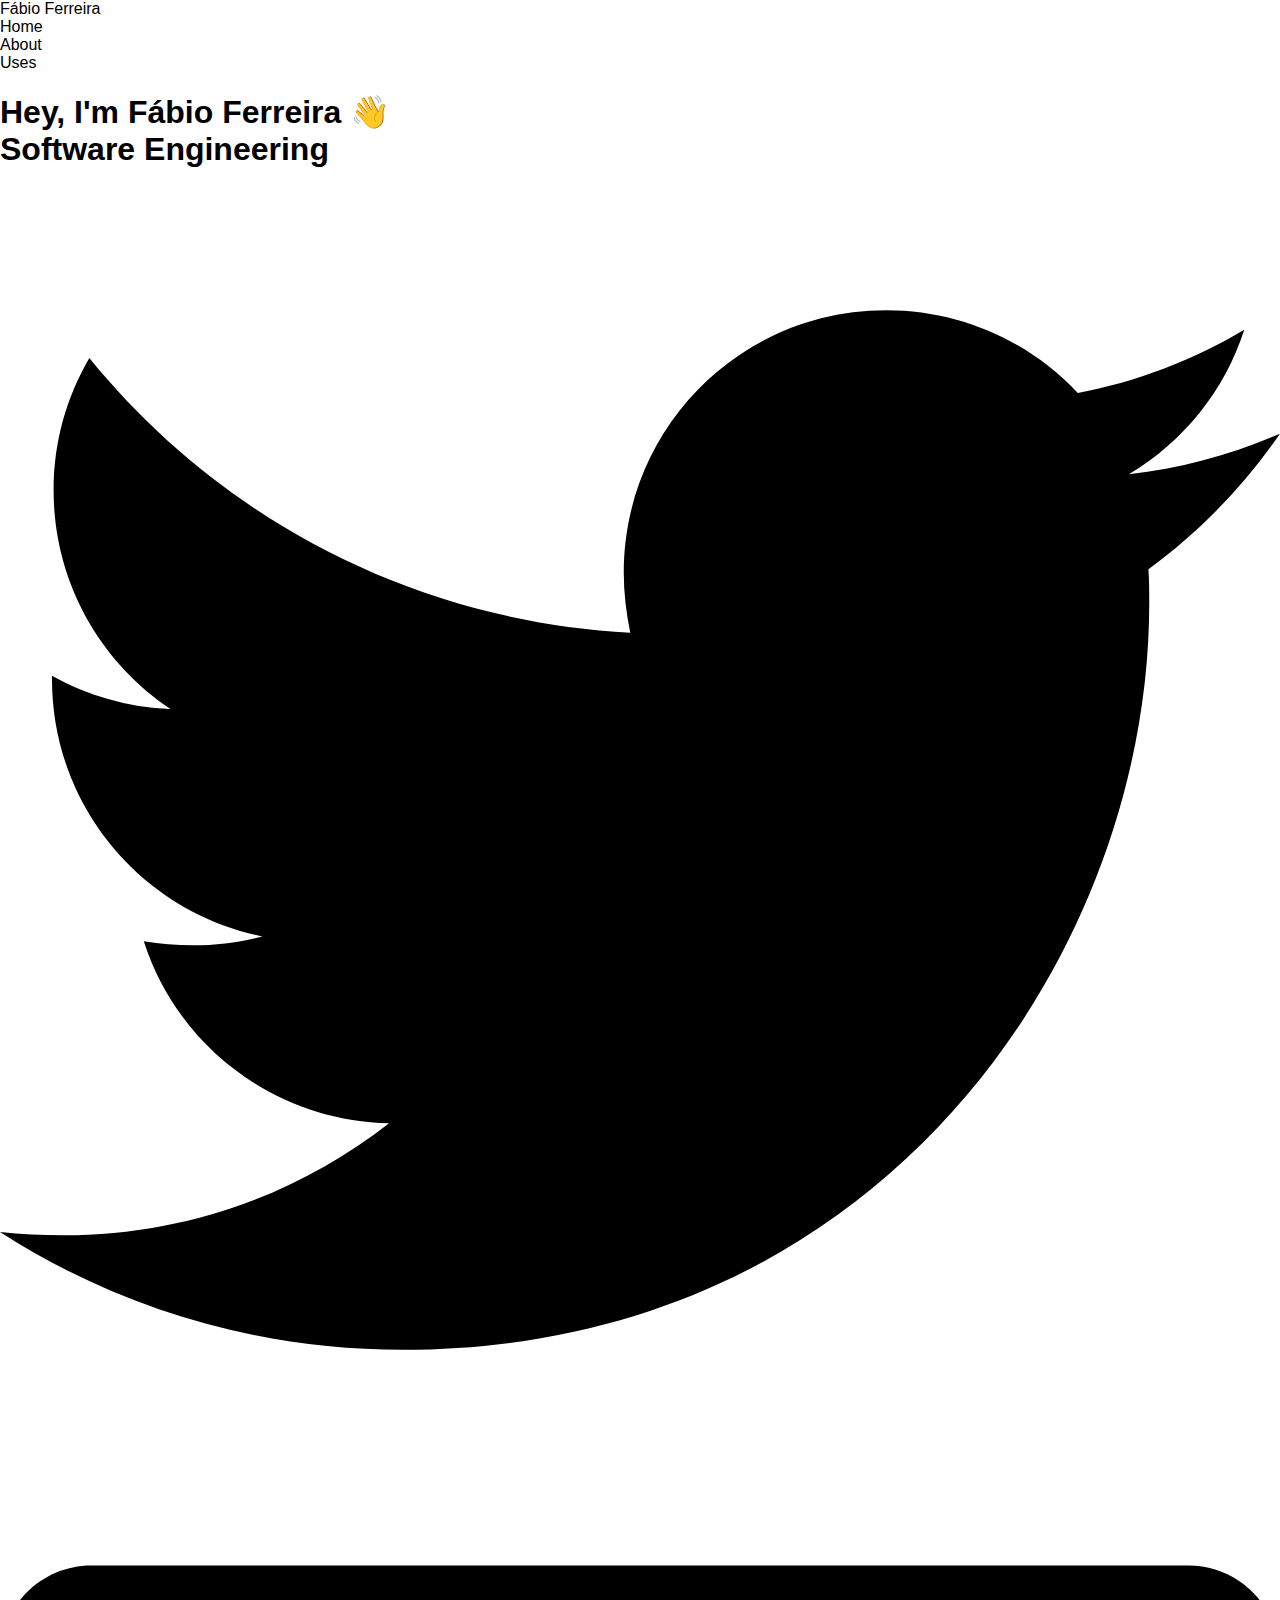
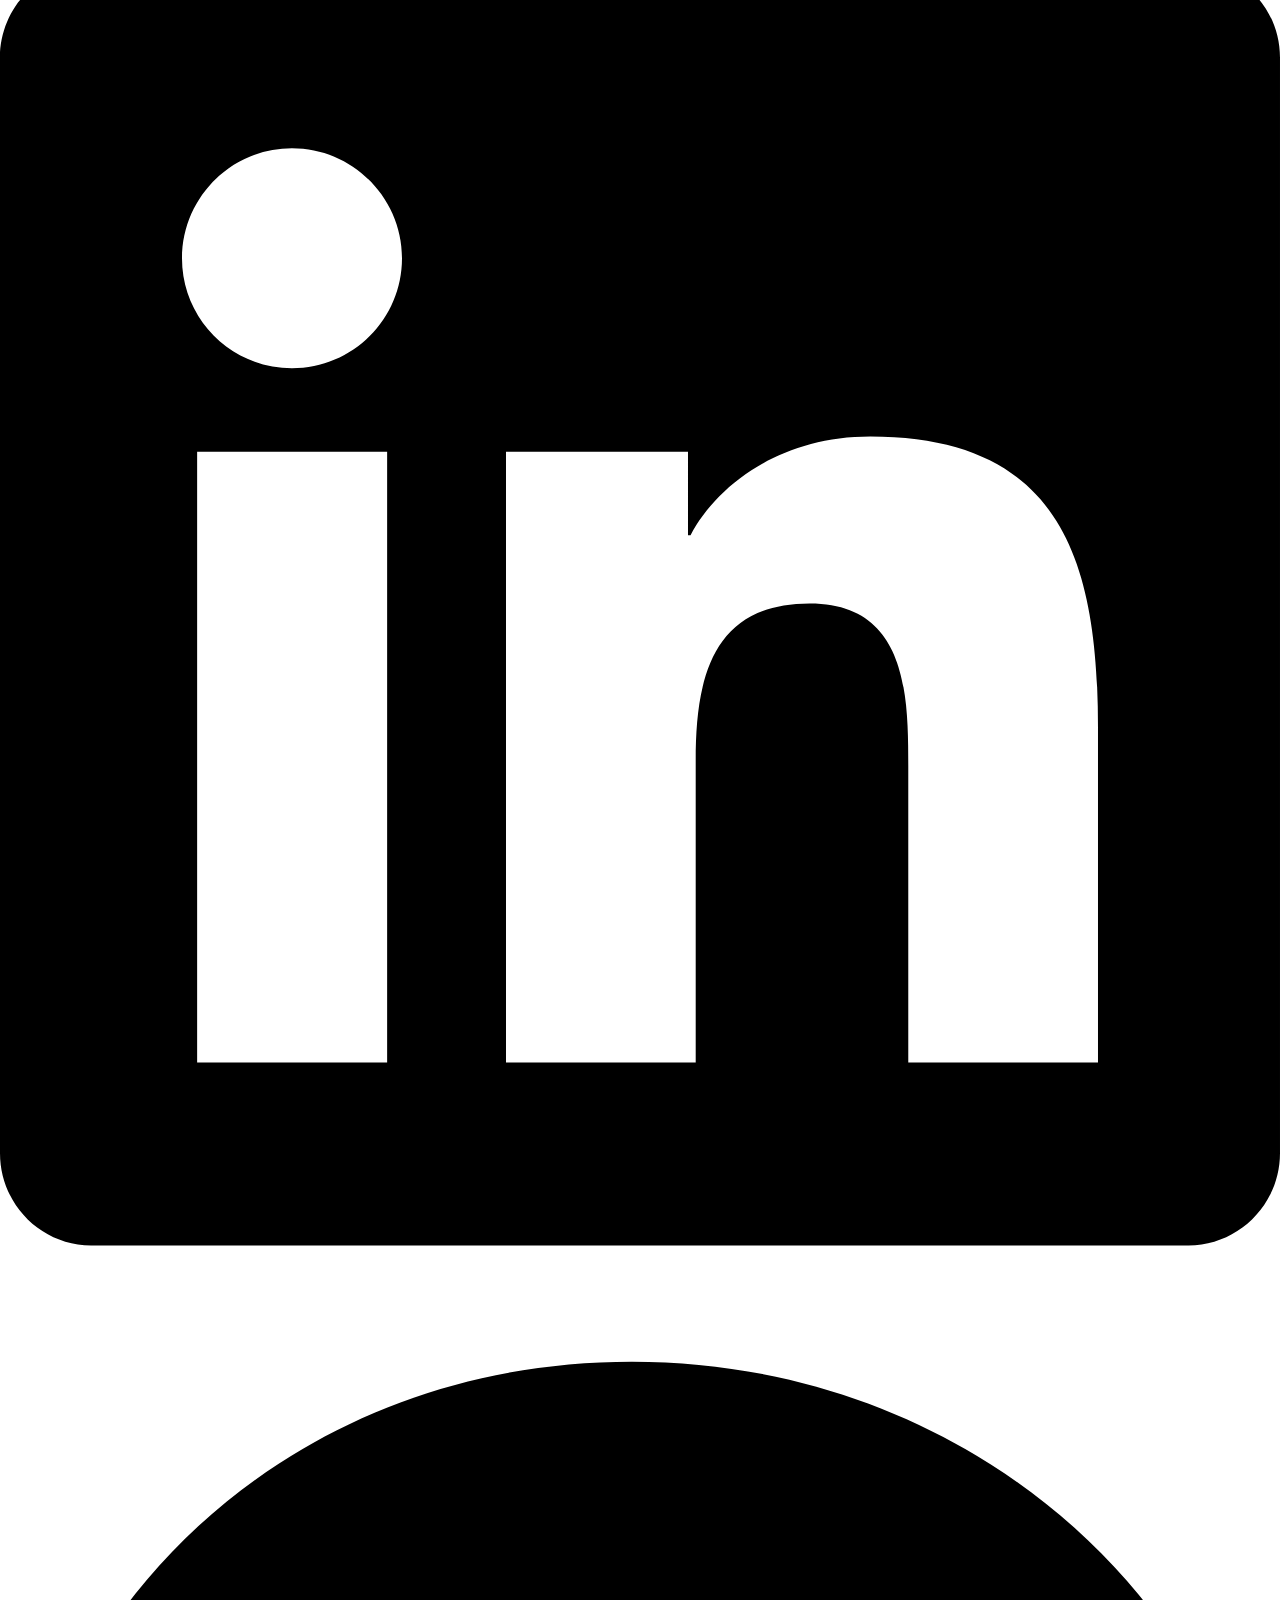
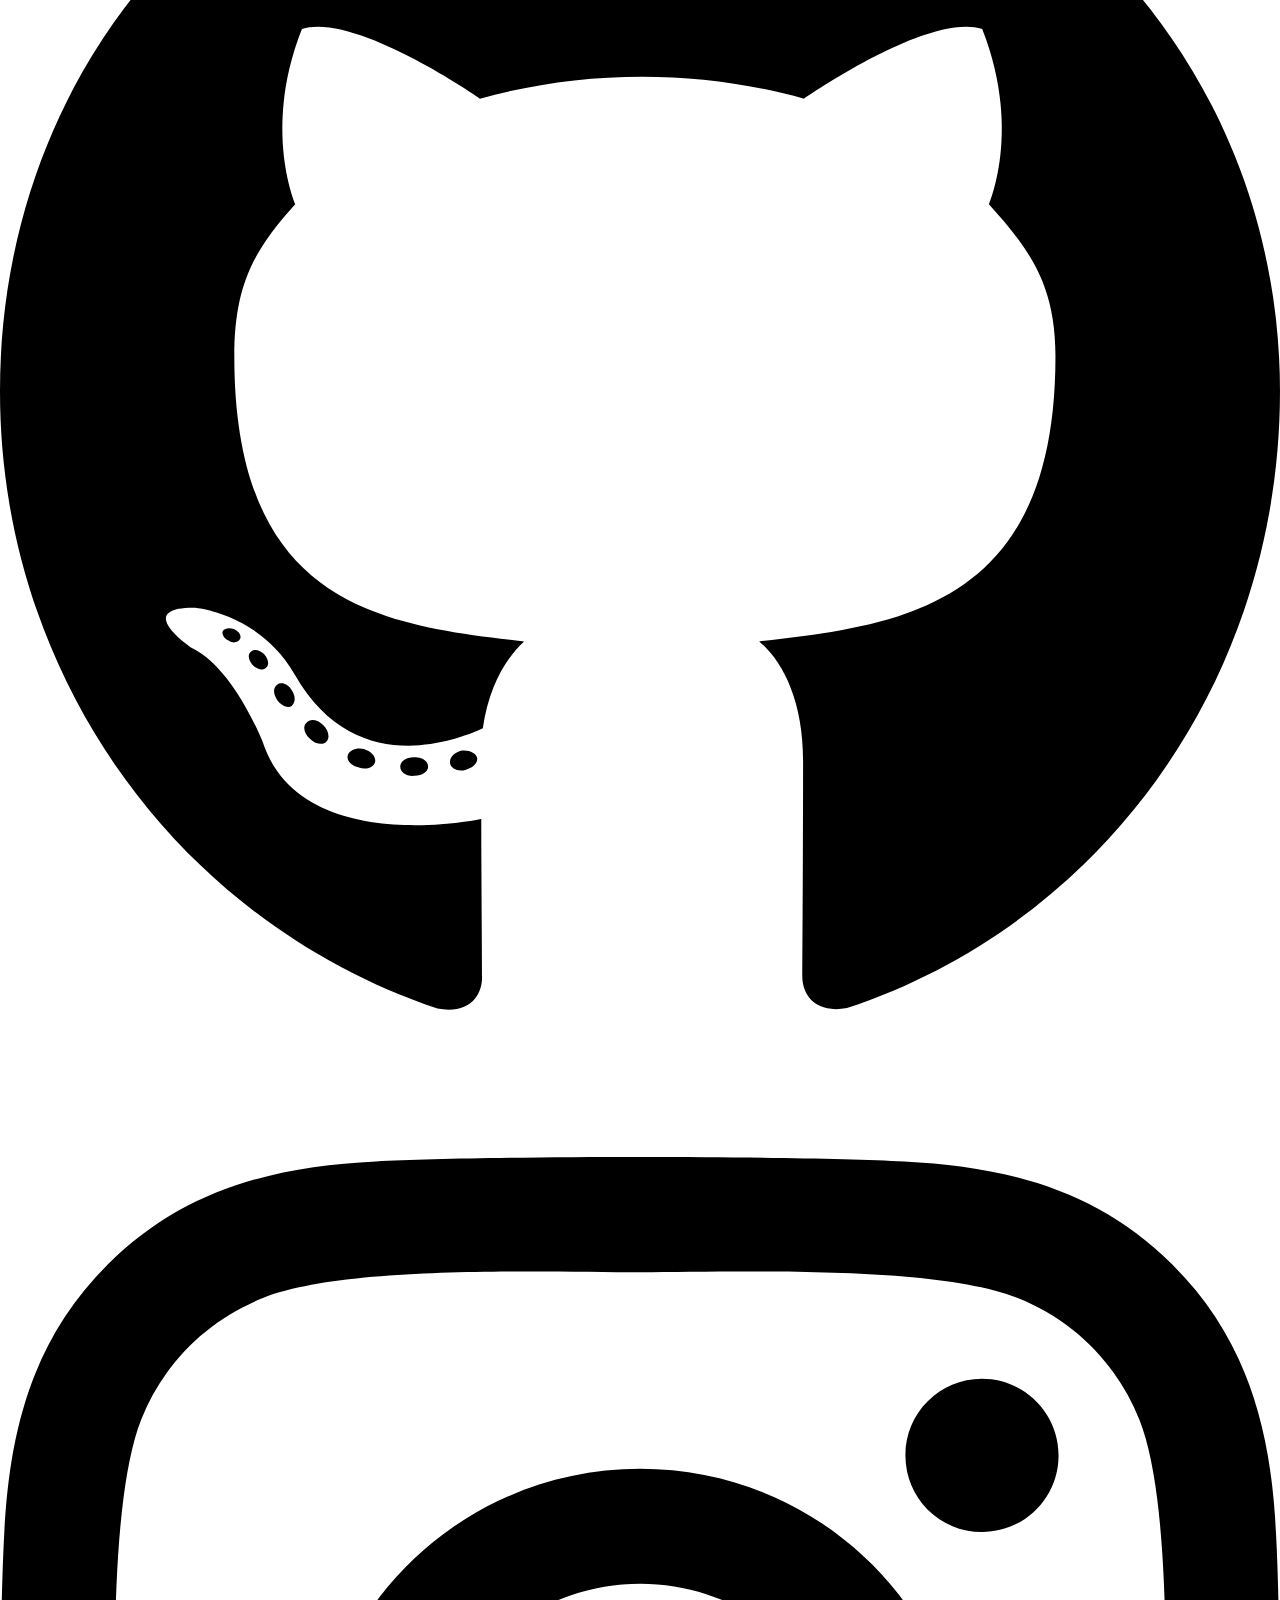
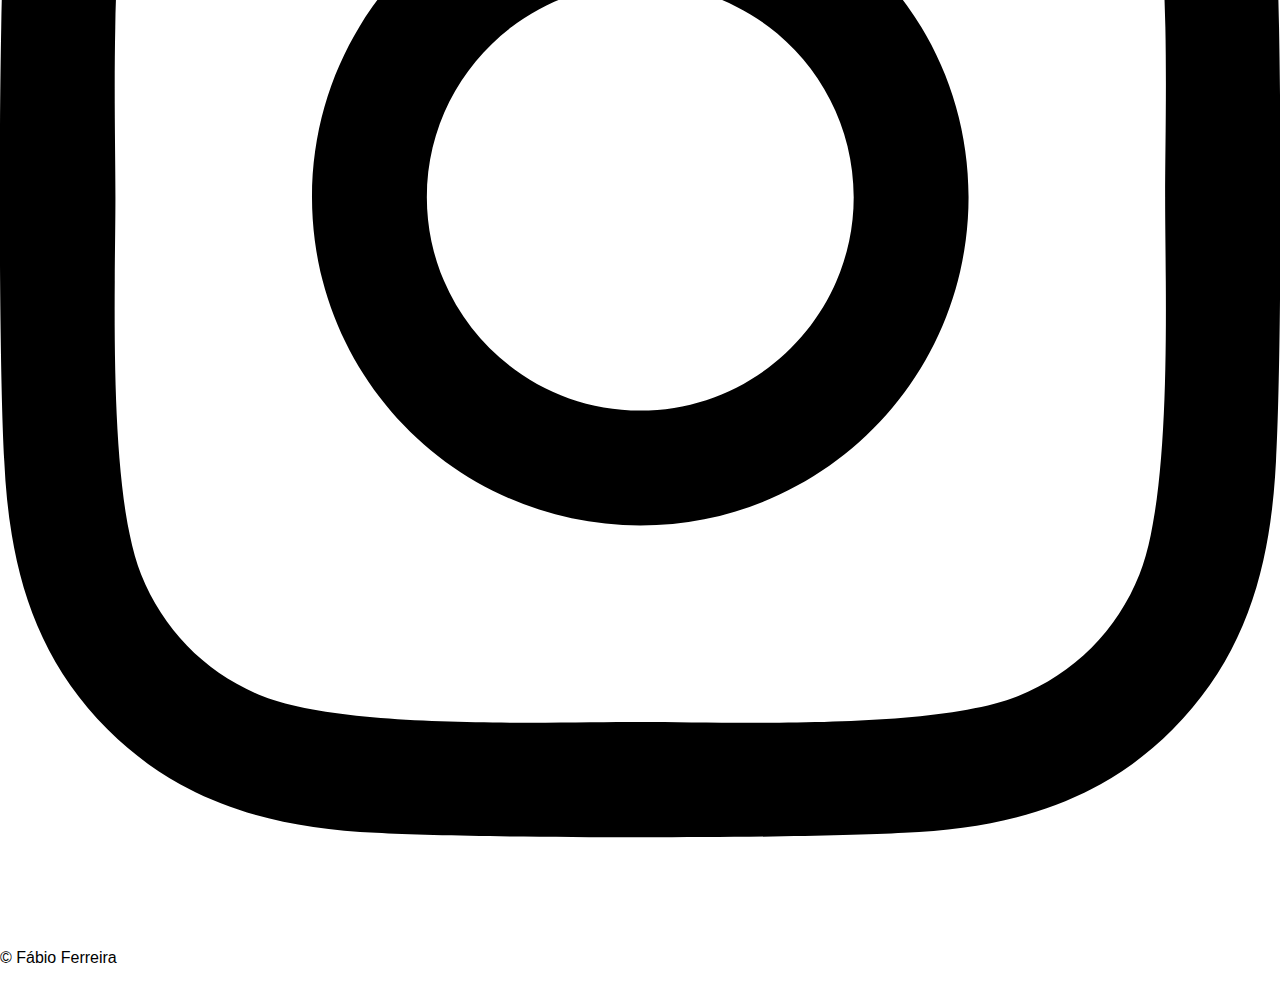
==== index.html @ 2fa7593d "first test" ====
<!DOCTYPE html>
<html>
<!--
-->

<head>
    <link rel="preconnect" href="../fonts.googleapis.com/file_6dd671d2.pwc">
    <link rel="preconnect" href="../fonts.gstatic.com/file_5481513d.pwc">
    <link rel="icon" href="./ddf2e42e__favicon.png">
    <link rel="preconnect" href="../fonts.gstatic.com/file_5481513d.pwc">
    <meta name="viewport" content="width=device-width">
    <meta charset="utf-8">
    <title>Fábio Ferreira | Software Engineering</title>
    <meta name="description" content="Software Engineering based in Leigh-on-Sea, Essex.">
    <meta name="next-head-count" content="4">
    <link rel="preload" href="style.css" as="style">
    <link rel="stylesheet" href="style.css" data-n-g=""><noscript data-n-css=""></noscript>
    <style data-href="https://fonts.googleapis.com/css2?family=Open+Sans:wght@400;700&amp;display=swap">
        @font-face {
            font-family: 'Open Sans';
            font-style: normal;
            font-weight: 400;
            font-stretch: normal;
            font-display: swap;
            src: url(../fonts.gstatic.com/s/opensans/v27/3c92f4b6__memSYaGs126MiZpBA-UvWbX2vVnXBbObj2OVZyOOSr4dVJWUgsjZ0C4k.woff) format('woff')
        }
        
        @font-face {
            font-family: 'Open Sans';
            font-style: normal;
            font-weight: 700;
            font-stretch: normal;
            font-display: swap;
            src: url(../fonts.gstatic.com/s/opensans/v27/463d234e__memSYaGs126MiZpBA-UvWbX2vVnXBbObj2OVZyOOSr4dVJWUgsg-1y4k.woff) format('woff')
        }
        
        @font-face {
            font-family: 'Open Sans';
            font-style: normal;
            font-weight: 400;
            font-stretch: 100%;
            font-display: swap;
            src: url(../fonts.gstatic.com/s/opensans/v27/488cca4a__memvYaGs126MiZpBA-UvWbX2vVnXBbObj2OVTSKmu0SC55K5gw.woff2) format('woff2');
            unicode-range: U+0460-052F, U+1C80-1C88, U+20B4, U+2DE0-2DFF, U+A640-A69F, U+FE2E-FE2F
        }
        
        @font-face {
            font-family: 'Open Sans';
            font-style: normal;
            font-weight: 400;
            font-stretch: 100%;
            font-display: swap;
            src: url(../fonts.gstatic.com/s/opensans/v27/758d02d5__memvYaGs126MiZpBA-UvWbX2vVnXBbObj2OVTSumu0SC55K5gw.woff2) format('woff2');
            unicode-range: U+0400-045F, U+0490-0491, U+04B0-04B1, U+2116
        }
        
        @font-face {
            font-family: 'Open Sans';
            font-style: normal;
            font-weight: 400;
            font-stretch: 100%;
            font-display: swap;
            src: url(../fonts.gstatic.com/s/opensans/v27/ae7f8a97__memvYaGs126MiZpBA-UvWbX2vVnXBbObj2OVTSOmu0SC55K5gw.woff2) format('woff2');
            unicode-range: U+1F00-1FFF
        }
        
        @font-face {
            font-family: 'Open Sans';
            font-style: normal;
            font-weight: 400;
            font-stretch: 100%;
            font-display: swap;
            src: url(../fonts.gstatic.com/s/opensans/v27/4864b467__memvYaGs126MiZpBA-UvWbX2vVnXBbObj2OVTSymu0SC55K5gw.woff2) format('woff2');
            unicode-range: U+0370-03FF
        }
        
        @font-face {
            font-family: 'Open Sans';
            font-style: normal;
            font-weight: 400;
            font-stretch: 100%;
            font-display: swap;
            src: url(../fonts.gstatic.com/s/opensans/v27/02e046f9__memvYaGs126MiZpBA-UvWbX2vVnXBbObj2OVTS2mu0SC55K5gw.woff2) format('woff2');
            unicode-range: U+0590-05FF, U+20AA, U+25CC, U+FB1D-FB4F
        }
        
        @font-face {
            font-family: 'Open Sans';
            font-style: normal;
            font-weight: 400;
            font-stretch: 100%;
            font-display: swap;
            src: url(../fonts.gstatic.com/s/opensans/v27/467d6d50__memvYaGs126MiZpBA-UvWbX2vVnXBbObj2OVTSCmu0SC55K5gw.woff2) format('woff2');
            unicode-range: U+0102-0103, U+0110-0111, U+0128-0129, U+0168-0169, U+01A0-01A1, U+01AF-01B0, U+1EA0-1EF9, U+20AB
        }
        
        @font-face {
            font-family: 'Open Sans';
            font-style: normal;
            font-weight: 400;
            font-stretch: 100%;
            font-display: swap;
            src: url(../fonts.gstatic.com/s/opensans/v27/6b31302a__memvYaGs126MiZpBA-UvWbX2vVnXBbObj2OVTSGmu0SC55K5gw.woff2) format('woff2');
            unicode-range: U+0100-024F, U+0259, U+1E00-1EFF, U+2020, U+20A0-20AB, U+20AD-20CF, U+2113, U+2C60-2C7F, U+A720-A7FF
        }
        
        @font-face {
            font-family: 'Open Sans';
            font-style: normal;
            font-weight: 400;
            font-stretch: 100%;
            font-display: swap;
            src: url(../fonts.gstatic.com/s/opensans/v27/428fa625__memvYaGs126MiZpBA-UvWbX2vVnXBbObj2OVTS-mu0SC55I.woff2) format('woff2');
            unicode-range: U+0000-00FF, U+0131, U+0152-0153, U+02BB-02BC, U+02C6, U+02DA, U+02DC, U+2000-206F, U+2074, U+20AC, U+2122, U+2191, U+2193, U+2212, U+2215, U+FEFF, U+FFFD
        }
        
        @font-face {
            font-family: 'Open Sans';
            font-style: normal;
            font-weight: 700;
            font-stretch: 100%;
            font-display: swap;
            src: url(../fonts.gstatic.com/s/opensans/v27/488cca4a__memvYaGs126MiZpBA-UvWbX2vVnXBbObj2OVTSKmu0SC55K5gw.woff2) format('woff2');
            unicode-range: U+0460-052F, U+1C80-1C88, U+20B4, U+2DE0-2DFF, U+A640-A69F, U+FE2E-FE2F
        }
        
        @font-face {
            font-family: 'Open Sans';
            font-style: normal;
            font-weight: 700;
            font-stretch: 100%;
            font-display: swap;
            src: url(../fonts.gstatic.com/s/opensans/v27/758d02d5__memvYaGs126MiZpBA-UvWbX2vVnXBbObj2OVTSumu0SC55K5gw.woff2) format('woff2');
            unicode-range: U+0400-045F, U+0490-0491, U+04B0-04B1, U+2116
        }
        
        @font-face {
            font-family: 'Open Sans';
            font-style: normal;
            font-weight: 700;
            font-stretch: 100%;
            font-display: swap;
            src: url(../fonts.gstatic.com/s/opensans/v27/ae7f8a97__memvYaGs126MiZpBA-UvWbX2vVnXBbObj2OVTSOmu0SC55K5gw.woff2) format('woff2');
            unicode-range: U+1F00-1FFF
        }
        
        @font-face {
            font-family: 'Open Sans';
            font-style: normal;
            font-weight: 700;
            font-stretch: 100%;
            font-display: swap;
            src: url(../fonts.gstatic.com/s/opensans/v27/4864b467__memvYaGs126MiZpBA-UvWbX2vVnXBbObj2OVTSymu0SC55K5gw.woff2) format('woff2');
            unicode-range: U+0370-03FF
        }
        
        @font-face {
            font-family: 'Open Sans';
            font-style: normal;
            font-weight: 700;
            font-stretch: 100%;
            font-display: swap;
            src: url(../fonts.gstatic.com/s/opensans/v27/02e046f9__memvYaGs126MiZpBA-UvWbX2vVnXBbObj2OVTS2mu0SC55K5gw.woff2) format('woff2');
            unicode-range: U+0590-05FF, U+20AA, U+25CC, U+FB1D-FB4F
        }
        
        @font-face {
            font-family: 'Open Sans';
            font-style: normal;
            font-weight: 700;
            font-stretch: 100%;
            font-display: swap;
            src: url(../fonts.gstatic.com/s/opensans/v27/467d6d50__memvYaGs126MiZpBA-UvWbX2vVnXBbObj2OVTSCmu0SC55K5gw.woff2) format('woff2');
            unicode-range: U+0102-0103, U+0110-0111, U+0128-0129, U+0168-0169, U+01A0-01A1, U+01AF-01B0, U+1EA0-1EF9, U+20AB
        }
        
        @font-face {
            font-family: 'Open Sans';
            font-style: normal;
            font-weight: 700;
            font-stretch: 100%;
            font-display: swap;
            src: url(../fonts.gstatic.com/s/opensans/v27/6b31302a__memvYaGs126MiZpBA-UvWbX2vVnXBbObj2OVTSGmu0SC55K5gw.woff2) format('woff2');
            unicode-range: U+0100-024F, U+0259, U+1E00-1EFF, U+2020, U+20A0-20AB, U+20AD-20CF, U+2113, U+2C60-2C7F, U+A720-A7FF
        }
        
        @font-face {
            font-family: 'Open Sans';
            font-style: normal;
            font-weight: 700;
            font-stretch: 100%;
            font-display: swap;
            src: url(../fonts.gstatic.com/s/opensans/v27/428fa625__memvYaGs126MiZpBA-UvWbX2vVnXBbObj2OVTS-mu0SC55I.woff2) format('woff2');
            unicode-range: U+0000-00FF, U+0131, U+0152-0153, U+02BB-02BC, U+02C6, U+02DA, U+02DC, U+2000-206F, U+2074, U+20AC, U+2122, U+2191, U+2193, U+2212, U+2215, U+FEFF, U+FFFD
        }
    </style>
</head>

<body>
    <div id="__next">
        <header>
            <div class="styles__Container-sc-ngmuu5-0 fJpGsb">
                <div class="Header__HeaderWrapper-sc-tvb7vj-0 fqBImC">
                    <div class="Header__Logo-sc-tvb7vj-2 lbWefD"><a href="/">Fábio Ferreira</a></div>
                    <nav class="Header__Nav-sc-tvb7vj-1 eqLSTX">
                        <div class="Header__DesktopLinkStyle-sc-tvb7vj-5 bRmNxO"><a href="/">Home</a></div>
                        <div class="Header__DesktopLinkStyle-sc-tvb7vj-5"><a href="./42d4a960__about.html">About</a>
                        </div>
                        <div class="Header__DesktopLinkStyle-sc-tvb7vj-5"><a href="./228ff43b__uses.html">Uses</a></div>
                    </nav>
                </div>
            </div>
        </header>
        <main>
            <div class="styles__Container-sc-ngmuu5-0 fJpGsb">
                <h1>Hey, I'm Fábio Ferreira &#128075;<br>Software Engineering</h1>
            </div>
        </main>
        <footer class="Footer__FooterStyle-sc-1v8m2ld-0 WFhYO">
            <div class="styles__Container-sc-ngmuu5-0 fJpGsb">
                <div class="Footer__SocialContainer-sc-1v8m2ld-1 cpkcjW"><a href="../twitter.com/0da8fb34__aarondunphy.html" target="_blank" rel="noreferrer"><svg
                            aria-hidden="true" focusable="false" data-prefix="fab" data-icon="twitter"
                            class="svg-inline--fa fa-twitter fa-w-16 " role="img" xmlns="http://www.w3.org/2000/svg"
                            viewbox="0 0 512 512">
                            <path fill="currentColor"
                                d="M459.37 151.716c.325 4.548.325 9.097.325 13.645 0 138.72-105.583 298.558-298.558 298.558-59.452 0-114.68-17.219-161.137-47.106 8.447.974 16.568 1.299 25.34 1.299 49.055 0 94.213-16.568 130.274-44.832-46.132-.975-84.792-31.188-98.112-72.772 6.498.974 12.995 1.624 19.818 1.624 9.421 0 18.843-1.3 27.614-3.573-48.081-9.747-84.143-51.98-84.143-102.985v-1.299c13.969 7.797 30.214 12.67 47.431 13.319-28.264-18.843-46.781-51.005-46.781-87.391 0-19.492 5.197-37.36 14.294-52.954 51.655 63.675 129.3 105.258 216.365 109.807-1.624-7.797-2.599-15.918-2.599-24.04 0-57.828 46.782-104.934 104.934-104.934 30.213 0 57.502 12.67 76.67 33.137 23.715-4.548 46.456-13.32 66.599-25.34-7.798 24.366-24.366 44.833-46.132 57.827 21.117-2.273 41.584-8.122 60.426-16.243-14.292 20.791-32.161 39.308-52.628 54.253z">
                            </path>
                        </svg></a><a href="../linkedin.com/in/be64f0d6__aarondunphy.html" target="_blank" rel="noreferrer"><svg aria-hidden="true" focusable="false" data-prefix="fab"
                            data-icon="linkedin" class="svg-inline--fa fa-linkedin fa-w-14 " role="img"
                            xmlns="http://www.w3.org/2000/svg" viewbox="0 0 448 512">
                            <path fill="currentColor"
                                d="M416 32H31.9C14.3 32 0 46.5 0 64.3v383.4C0 465.5 14.3 480 31.9 480H416c17.6 0 32-14.5 32-32.3V64.3c0-17.8-14.4-32.3-32-32.3zM135.4 416H69V202.2h66.5V416zm-33.2-243c-21.3 0-38.5-17.3-38.5-38.5S80.9 96 102.2 96c21.2 0 38.5 17.3 38.5 38.5 0 21.3-17.2 38.5-38.5 38.5zm282.1 243h-66.4V312c0-24.8-.5-56.7-34.5-56.7-34.6 0-39.9 27-39.9 54.9V416h-66.4V202.2h63.7v29.2h.9c8.9-16.8 30.6-34.5 62.9-34.5 67.2 0 79.7 44.3 79.7 101.9V416z">
                            </path>
                        </svg></a><a href="../github.com/9e1a4d53__aarondunphy.html" target="_blank" rel="noreferrer"><svg aria-hidden="true" focusable="false" data-prefix="fab" data-icon="github"
                            class="svg-inline--fa fa-github fa-w-16 " role="img" xmlns="http://www.w3.org/2000/svg"
                            viewbox="0 0 496 512">
                            <path fill="currentColor"
                                d="M165.9 397.4c0 2-2.3 3.6-5.2 3.6-3.3.3-5.6-1.3-5.6-3.6 0-2 2.3-3.6 5.2-3.6 3-.3 5.6 1.3 5.6 3.6zm-31.1-4.5c-.7 2 1.3 4.3 4.3 4.9 2.6 1 5.6 0 6.2-2s-1.3-4.3-4.3-5.2c-2.6-.7-5.5.3-6.2 2.3zm44.2-1.7c-2.9.7-4.9 2.6-4.6 4.9.3 2 2.9 3.3 5.9 2.6 2.9-.7 4.9-2.6 4.6-4.6-.3-1.9-3-3.2-5.9-2.9zM244.8 8C106.1 8 0 113.3 0 252c0 110.9 69.8 205.8 169.5 239.2 12.8 2.3 17.3-5.6 17.3-12.1 0-6.2-.3-40.4-.3-61.4 0 0-70 15-84.7-29.8 0 0-11.4-29.1-27.8-36.6 0 0-22.9-15.7 1.6-15.4 0 0 24.9 2 38.6 25.8 21.9 38.6 58.6 27.5 72.9 20.9 2.3-16 8.8-27.1 16-33.7-55.9-6.2-112.3-14.3-112.3-110.5 0-27.5 7.6-41.3 23.6-58.9-2.6-6.5-11.1-33.3 2.6-67.9 20.9-6.5 69 27 69 27 20-5.6 41.5-8.5 62.8-8.5s42.8 2.9 62.8 8.5c0 0 48.1-33.6 69-27 13.7 34.7 5.2 61.4 2.6 67.9 16 17.7 25.8 31.5 25.8 58.9 0 96.5-58.9 104.2-114.8 110.5 9.2 7.9 17 22.9 17 46.4 0 33.7-.3 75.4-.3 83.6 0 6.5 4.6 14.4 17.3 12.1C428.2 457.8 496 362.9 496 252 496 113.3 383.5 8 244.8 8zM97.2 352.9c-1.3 1-1 3.3.7 5.2 1.6 1.6 3.9 2.3 5.2 1 1.3-1 1-3.3-.7-5.2-1.6-1.6-3.9-2.3-5.2-1zm-10.8-8.1c-.7 1.3.3 2.9 2.3 3.9 1.6 1 3.6.7 4.3-.7.7-1.3-.3-2.9-2.3-3.9-2-.6-3.6-.3-4.3.7zm32.4 35.6c-1.6 1.3-1 4.3 1.3 6.2 2.3 2.3 5.2 2.6 6.5 1 1.3-1.3.7-4.3-1.3-6.2-2.2-2.3-5.2-2.6-6.5-1zm-11.4-14.7c-1.6 1-1.6 3.6 0 5.9 1.6 2.3 4.3 3.3 5.6 2.3 1.6-1.3 1.6-3.9 0-6.2-1.4-2.3-4-3.3-5.6-2z">
                            </path>
                        </svg></a><a href="../instagram.com/ef618b62__aarondunphy.html" target="_blank" rel="noreferrer"><svg aria-hidden="true" focusable="false" data-prefix="fab"
                            data-icon="instagram" class="svg-inline--fa fa-instagram fa-w-14 " role="img"
                            xmlns="http://www.w3.org/2000/svg" viewbox="0 0 448 512">
                            <path fill="currentColor"
                                d="M224.1 141c-63.6 0-114.9 51.3-114.9 114.9s51.3 114.9 114.9 114.9S339 319.5 339 255.9 287.7 141 224.1 141zm0 189.6c-41.1 0-74.7-33.5-74.7-74.7s33.5-74.7 74.7-74.7 74.7 33.5 74.7 74.7-33.6 74.7-74.7 74.7zm146.4-194.3c0 14.9-12 26.8-26.8 26.8-14.9 0-26.8-12-26.8-26.8s12-26.8 26.8-26.8 26.8 12 26.8 26.8zm76.1 27.2c-1.7-35.9-9.9-67.7-36.2-93.9-26.2-26.2-58-34.4-93.9-36.2-37-2.1-147.9-2.1-184.9 0-35.8 1.7-67.6 9.9-93.9 36.1s-34.4 58-36.2 93.9c-2.1 37-2.1 147.9 0 184.9 1.7 35.9 9.9 67.7 36.2 93.9s58 34.4 93.9 36.2c37 2.1 147.9 2.1 184.9 0 35.9-1.7 67.7-9.9 93.9-36.2 26.2-26.2 34.4-58 36.2-93.9 2.1-37 2.1-147.8 0-184.8zM398.8 388c-7.8 19.6-22.9 34.7-42.6 42.6-29.5 11.7-99.5 9-132.1 9s-102.7 2.6-132.1-9c-19.6-7.8-34.7-22.9-42.6-42.6-11.7-29.5-9-99.5-9-132.1s-2.6-102.7 9-132.1c7.8-19.6 22.9-34.7 42.6-42.6 29.5-11.7 99.5-9 132.1-9s102.7-2.6 132.1 9c19.6 7.8 34.7 22.9 42.6 42.6 11.7 29.5 9 99.5 9 132.1s2.7 102.7-9 132.1z">
                            </path>
                        </svg></a></div>
                <p>&#169; Fábio Ferreira</p>
            </div>
        </footer>
    </div>
    <script id="__NEXT_DATA__" type="application/json">
        {
            "props": {
                "pageProps": {}
            },
            "page": "/",
            "query": {},
            "buildId": "ydUMzQfDmn8b1fe5_C7zt",
            "nextExport": true,
            "autoExport": true,
            "isFallback": false,
            "scriptLoader": []
        }
    </script>
</body>

</html>
---- style.css ----
body,
html {
    padding: 0;
    margin: 0;
    font-family: Open Sans, sans-serif
}

a {
    color: inherit;
    text-decoration: none
}

* {
    box-sizing: border-box
}

main p {
    font-size: 18px
}

main p a {
    color: #219ad4;
    font-weight: 700
}

p a:hover {
    opacity: .7
}

::-moz-selection {
    background-color: #219ad4
}

::selection {
    background-color: #219ad4
}
---- style.css ----
body,
html {
    padding: 0;
    margin: 0;
    font-family: Open Sans, sans-serif
}

a {
    color: inherit;
    text-decoration: none
}

* {
    box-sizing: border-box
}

main p {
    font-size: 18px
}

main p a {
    color: #219ad4;
    font-weight: 700
}

p a:hover {
    opacity: .7
}

::-moz-selection {
    background-color: #219ad4
}

::selection {
    background-color: #219ad4
}
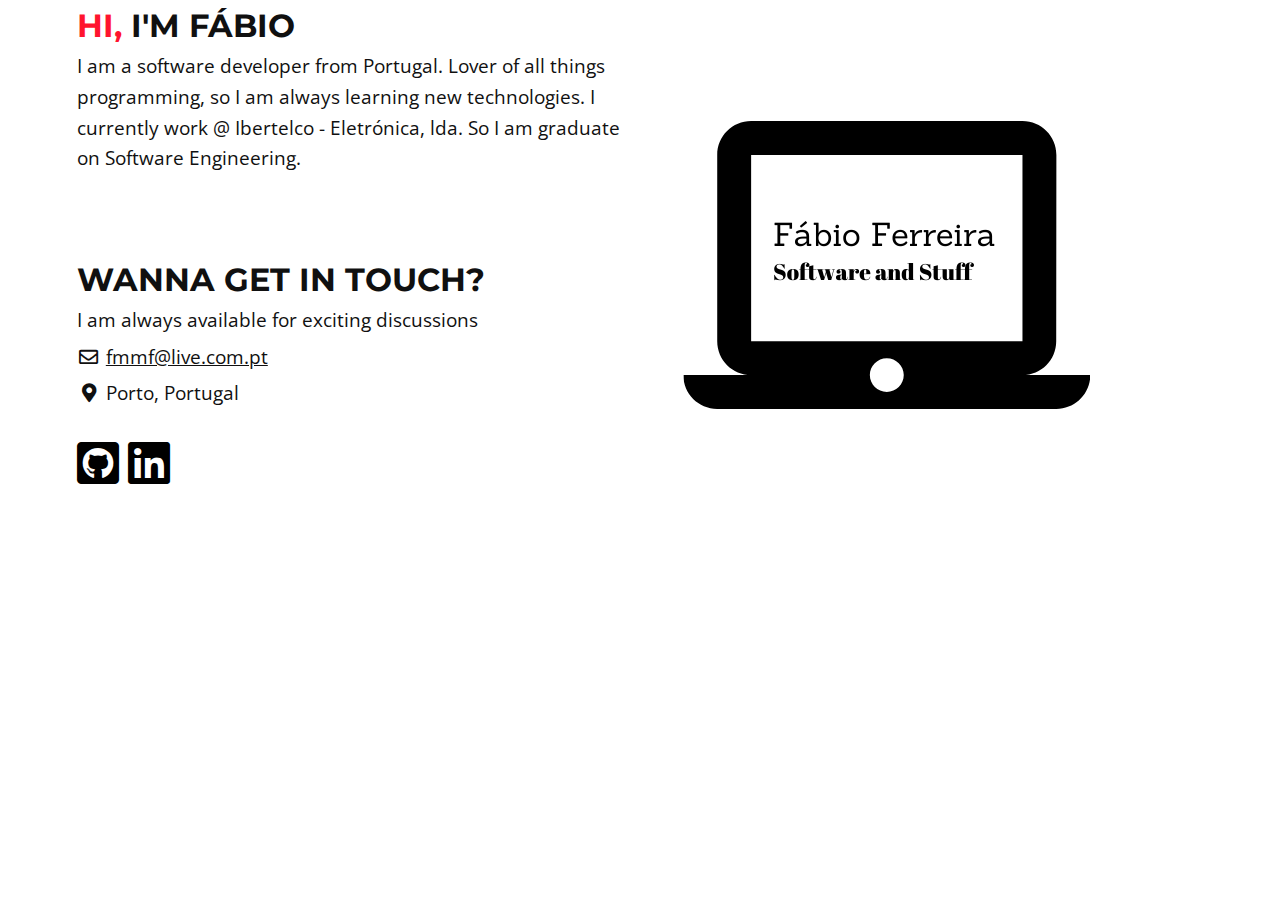
==== commit 7d0c1fcb: "updated website" ====
--- a/index.html
+++ b/index.html
@@ -1,267 +1,54 @@
-<!DOCTYPE html>
-<html>
-<!--
--->
+<!doctype html>
+<html data-n-head-ssr lang="en">
 
 <head>
-    <link rel="preconnect" href="../fonts.googleapis.com/file_6dd671d2.pwc">
-    <link rel="preconnect" href="../fonts.gstatic.com/file_5481513d.pwc">
-    <link rel="icon" href="./ddf2e42e__favicon.png">
-    <link rel="preconnect" href="../fonts.gstatic.com/file_5481513d.pwc">
-    <meta name="viewport" content="width=device-width">
-    <meta charset="utf-8">
-    <title>Fábio Ferreira | Software Engineering</title>
-    <meta name="description" content="Software Engineering based in Leigh-on-Sea, Essex.">
-    <meta name="next-head-count" content="4">
-    <link rel="preload" href="style.css" as="style">
-    <link rel="stylesheet" href="style.css" data-n-g=""><noscript data-n-css=""></noscript>
-    <style data-href="https://fonts.googleapis.com/css2?family=Open+Sans:wght@400;700&amp;display=swap">
-        @font-face {
-            font-family: 'Open Sans';
-            font-style: normal;
-            font-weight: 400;
-            font-stretch: normal;
-            font-display: swap;
-            src: url(../fonts.gstatic.com/s/opensans/v27/3c92f4b6__memSYaGs126MiZpBA-UvWbX2vVnXBbObj2OVZyOOSr4dVJWUgsjZ0C4k.woff) format('woff')
-        }
-        
-        @font-face {
-            font-family: 'Open Sans';
-            font-style: normal;
-            font-weight: 700;
-            font-stretch: normal;
-            font-display: swap;
-            src: url(../fonts.gstatic.com/s/opensans/v27/463d234e__memSYaGs126MiZpBA-UvWbX2vVnXBbObj2OVZyOOSr4dVJWUgsg-1y4k.woff) format('woff')
-        }
-        
-        @font-face {
-            font-family: 'Open Sans';
-            font-style: normal;
-            font-weight: 400;
-            font-stretch: 100%;
-            font-display: swap;
-            src: url(../fonts.gstatic.com/s/opensans/v27/488cca4a__memvYaGs126MiZpBA-UvWbX2vVnXBbObj2OVTSKmu0SC55K5gw.woff2) format('woff2');
-            unicode-range: U+0460-052F, U+1C80-1C88, U+20B4, U+2DE0-2DFF, U+A640-A69F, U+FE2E-FE2F
-        }
-        
-        @font-face {
-            font-family: 'Open Sans';
-            font-style: normal;
-            font-weight: 400;
-            font-stretch: 100%;
-            font-display: swap;
-            src: url(../fonts.gstatic.com/s/opensans/v27/758d02d5__memvYaGs126MiZpBA-UvWbX2vVnXBbObj2OVTSumu0SC55K5gw.woff2) format('woff2');
-            unicode-range: U+0400-045F, U+0490-0491, U+04B0-04B1, U+2116
-        }
-        
-        @font-face {
-            font-family: 'Open Sans';
-            font-style: normal;
-            font-weight: 400;
-            font-stretch: 100%;
-            font-display: swap;
-            src: url(../fonts.gstatic.com/s/opensans/v27/ae7f8a97__memvYaGs126MiZpBA-UvWbX2vVnXBbObj2OVTSOmu0SC55K5gw.woff2) format('woff2');
-            unicode-range: U+1F00-1FFF
-        }
-        
-        @font-face {
-            font-family: 'Open Sans';
-            font-style: normal;
-            font-weight: 400;
-            font-stretch: 100%;
-            font-display: swap;
-            src: url(../fonts.gstatic.com/s/opensans/v27/4864b467__memvYaGs126MiZpBA-UvWbX2vVnXBbObj2OVTSymu0SC55K5gw.woff2) format('woff2');
-            unicode-range: U+0370-03FF
-        }
-        
-        @font-face {
-            font-family: 'Open Sans';
-            font-style: normal;
-            font-weight: 400;
-            font-stretch: 100%;
-            font-display: swap;
-            src: url(../fonts.gstatic.com/s/opensans/v27/02e046f9__memvYaGs126MiZpBA-UvWbX2vVnXBbObj2OVTS2mu0SC55K5gw.woff2) format('woff2');
-            unicode-range: U+0590-05FF, U+20AA, U+25CC, U+FB1D-FB4F
-        }
-        
-        @font-face {
-            font-family: 'Open Sans';
-            font-style: normal;
-            font-weight: 400;
-            font-stretch: 100%;
-            font-display: swap;
-            src: url(../fonts.gstatic.com/s/opensans/v27/467d6d50__memvYaGs126MiZpBA-UvWbX2vVnXBbObj2OVTSCmu0SC55K5gw.woff2) format('woff2');
-            unicode-range: U+0102-0103, U+0110-0111, U+0128-0129, U+0168-0169, U+01A0-01A1, U+01AF-01B0, U+1EA0-1EF9, U+20AB
-        }
-        
-        @font-face {
-            font-family: 'Open Sans';
-            font-style: normal;
-            font-weight: 400;
-            font-stretch: 100%;
-            font-display: swap;
-            src: url(../fonts.gstatic.com/s/opensans/v27/6b31302a__memvYaGs126MiZpBA-UvWbX2vVnXBbObj2OVTSGmu0SC55K5gw.woff2) format('woff2');
-            unicode-range: U+0100-024F, U+0259, U+1E00-1EFF, U+2020, U+20A0-20AB, U+20AD-20CF, U+2113, U+2C60-2C7F, U+A720-A7FF
-        }
-        
-        @font-face {
-            font-family: 'Open Sans';
-            font-style: normal;
-            font-weight: 400;
-            font-stretch: 100%;
-            font-display: swap;
-            src: url(../fonts.gstatic.com/s/opensans/v27/428fa625__memvYaGs126MiZpBA-UvWbX2vVnXBbObj2OVTS-mu0SC55I.woff2) format('woff2');
-            unicode-range: U+0000-00FF, U+0131, U+0152-0153, U+02BB-02BC, U+02C6, U+02DA, U+02DC, U+2000-206F, U+2074, U+20AC, U+2122, U+2191, U+2193, U+2212, U+2215, U+FEFF, U+FFFD
-        }
-        
-        @font-face {
-            font-family: 'Open Sans';
-            font-style: normal;
-            font-weight: 700;
-            font-stretch: 100%;
-            font-display: swap;
-            src: url(../fonts.gstatic.com/s/opensans/v27/488cca4a__memvYaGs126MiZpBA-UvWbX2vVnXBbObj2OVTSKmu0SC55K5gw.woff2) format('woff2');
-            unicode-range: U+0460-052F, U+1C80-1C88, U+20B4, U+2DE0-2DFF, U+A640-A69F, U+FE2E-FE2F
-        }
-        
-        @font-face {
-            font-family: 'Open Sans';
-            font-style: normal;
-            font-weight: 700;
-            font-stretch: 100%;
-            font-display: swap;
-            src: url(../fonts.gstatic.com/s/opensans/v27/758d02d5__memvYaGs126MiZpBA-UvWbX2vVnXBbObj2OVTSumu0SC55K5gw.woff2) format('woff2');
-            unicode-range: U+0400-045F, U+0490-0491, U+04B0-04B1, U+2116
-        }
-        
-        @font-face {
-            font-family: 'Open Sans';
-            font-style: normal;
-            font-weight: 700;
-            font-stretch: 100%;
-            font-display: swap;
-            src: url(../fonts.gstatic.com/s/opensans/v27/ae7f8a97__memvYaGs126MiZpBA-UvWbX2vVnXBbObj2OVTSOmu0SC55K5gw.woff2) format('woff2');
-            unicode-range: U+1F00-1FFF
-        }
-        
-        @font-face {
-            font-family: 'Open Sans';
-            font-style: normal;
-            font-weight: 700;
-            font-stretch: 100%;
-            font-display: swap;
-            src: url(../fonts.gstatic.com/s/opensans/v27/4864b467__memvYaGs126MiZpBA-UvWbX2vVnXBbObj2OVTSymu0SC55K5gw.woff2) format('woff2');
-            unicode-range: U+0370-03FF
-        }
-        
-        @font-face {
-            font-family: 'Open Sans';
-            font-style: normal;
-            font-weight: 700;
-            font-stretch: 100%;
-            font-display: swap;
-            src: url(../fonts.gstatic.com/s/opensans/v27/02e046f9__memvYaGs126MiZpBA-UvWbX2vVnXBbObj2OVTS2mu0SC55K5gw.woff2) format('woff2');
-            unicode-range: U+0590-05FF, U+20AA, U+25CC, U+FB1D-FB4F
-        }
-        
-        @font-face {
-            font-family: 'Open Sans';
-            font-style: normal;
-            font-weight: 700;
-            font-stretch: 100%;
-            font-display: swap;
-            src: url(../fonts.gstatic.com/s/opensans/v27/467d6d50__memvYaGs126MiZpBA-UvWbX2vVnXBbObj2OVTSCmu0SC55K5gw.woff2) format('woff2');
-            unicode-range: U+0102-0103, U+0110-0111, U+0128-0129, U+0168-0169, U+01A0-01A1, U+01AF-01B0, U+1EA0-1EF9, U+20AB
-        }
-        
-        @font-face {
-            font-family: 'Open Sans';
-            font-style: normal;
-            font-weight: 700;
-            font-stretch: 100%;
-            font-display: swap;
-            src: url(../fonts.gstatic.com/s/opensans/v27/6b31302a__memvYaGs126MiZpBA-UvWbX2vVnXBbObj2OVTSGmu0SC55K5gw.woff2) format('woff2');
-            unicode-range: U+0100-024F, U+0259, U+1E00-1EFF, U+2020, U+20A0-20AB, U+20AD-20CF, U+2113, U+2C60-2C7F, U+A720-A7FF
-        }
-        
-        @font-face {
-            font-family: 'Open Sans';
-            font-style: normal;
-            font-weight: 700;
-            font-stretch: 100%;
-            font-display: swap;
-            src: url(../fonts.gstatic.com/s/opensans/v27/428fa625__memvYaGs126MiZpBA-UvWbX2vVnXBbObj2OVTS-mu0SC55I.woff2) format('woff2');
-            unicode-range: U+0000-00FF, U+0131, U+0152-0153, U+02BB-02BC, U+02C6, U+02DA, U+02DC, U+2000-206F, U+2074, U+20AC, U+2122, U+2191, U+2193, U+2212, U+2215, U+FEFF, U+FFFD
-        }
-    </style>
+    <title>Fábio Ferreira | Software Developer</title>
+    <meta name="viewport" content="width=device-width, initial-scale=1.0">
+    <link data-n-head="ssr" rel="icon" type="image/x-icon" href="/favicon.ico">
+    <link data-n-head="ssr" rel="stylesheet" href="https://cdnjs.cloudflare.com/ajax/libs/font-awesome/5.11.2/css/all.min.css">
+    <link data-n-head="ssr" rel="preconnect" href="https://fonts.googleapis.com">
+    <link data-n-head="ssr" rel="preconnect" crossorigin="" href="https://fonts.gstatic.com">
+    <link data-n-head="ssr" rel="stylesheet" href="https://fonts.googleapis.com/css2?family=Montserrat:wght@400;600;700&family=Open+Sans:wght@400&display=swap">
+    <link rel="stylesheet" href="style.css" as="text/css">
+    <link rel="icon" type="image/x-icon" href="img/favicon.png" />
 </head>
 
 <body>
-    <div id="__next">
-        <header>
-            <div class="styles__Container-sc-ngmuu5-0 fJpGsb">
-                <div class="Header__HeaderWrapper-sc-tvb7vj-0 fqBImC">
-                    <div class="Header__Logo-sc-tvb7vj-2 lbWefD"><a href="/">Fábio Ferreira</a></div>
-                    <nav class="Header__Nav-sc-tvb7vj-1 eqLSTX">
-                        <div class="Header__DesktopLinkStyle-sc-tvb7vj-5 bRmNxO"><a href="/">Home</a></div>
-                        <div class="Header__DesktopLinkStyle-sc-tvb7vj-5"><a href="./42d4a960__about.html">About</a>
-                        </div>
-                        <div class="Header__DesktopLinkStyle-sc-tvb7vj-5"><a href="./228ff43b__uses.html">Uses</a></div>
-                    </nav>
+    <div class="container">
+        <img src="img/logo.png" alt="Fábio Ferreira Logo" class="right">
+    </div>
+    <div data-server-rendered="true" id="__nuxt">
+        <div id="__layout">
+            <div>
+                <div>
+                    <section class="default-width" data-v-487fb2f3>
+                        <div class="hero-grid" data-v-487fb2f3>
+                            <div class="hero-grid-item hero-grid-text" data-v-487fb2f3>
+                                <h1 class="section-title" data-v-487fb2f3><span class="highlight-color" data-v-487fb2f3>Hi,</span> I'm Fábio
+                                </h1>
+                                <p class="subheading" data-v-4d1c020a>I am a software developer from Portugal. Lover of all things programming, so I am always learning new technologies. I currently work @ Ibertelco - Eletrónica, lda. So I am graduate on Software Engineering.
+                                </p>
+
+                            </div>
+                    </section>
+                    <section id="contact" class="default-width" data-v-4d1c020a>
+                        <div class="contact-grid" data-v-4d1c020a>
+                            <div class="contact-text" data-v-4d1c020a>
+                                <h1 class="section-title contact-title" data-v-4d1c020a>Wanna get in touch?</h1>
+                                <p class="subheading" data-v-4d1c020a>I am always available for exciting discussions</p>
+                                <div class="contact-icon" data-v-4d1c020a><span data-v-4d1c020a><i title="email icon" class="far fa-envelope fa-fw" data-v-4d1c020a></i> <a href="mailto:fmmf@live.com.pt" data-v-4d1c020a>fmmf@live.com.pt</a></span></div>
+                                <div class="contact-icon" data-v-4d1c020a><span data-v-4d1c020a><i title="location icon" class="fas fa-map-marker-alt fa-fw" data-v-4d1c020a></i>
+          Porto, Portugal
+        </span></div>
+                                <div class="social-icons social-icons" data-v-589506b2 data-v-4d1c020a><a href="https://github.com/fabi6ferreira/" rel="noreferrer noopener" target="_blank" data-v-589506b2><i title="https://github.com/fabi6ferreira/" class="fab fa-github-square fa-3x" data-v-589506b2></i></a><a href="https://www.linkedin.com/in/fabi6f/"
+                                        rel="noreferrer noopener" target="_blank" data-v-589506b2><i title="https://www.linkedin.com/in/fabi6f/" class="fab fa-linkedin fa-3x fa-fw" data-v-589506b2></i></a>
+                                </div>
+                            </div>
+                    </section>
+                    </div>
+                    </div>
                 </div>
             </div>
-        </header>
-        <main>
-            <div class="styles__Container-sc-ngmuu5-0 fJpGsb">
-                <h1>Hey, I'm Fábio Ferreira &#128075;<br>Software Engineering</h1>
-            </div>
-        </main>
-        <footer class="Footer__FooterStyle-sc-1v8m2ld-0 WFhYO">
-            <div class="styles__Container-sc-ngmuu5-0 fJpGsb">
-                <div class="Footer__SocialContainer-sc-1v8m2ld-1 cpkcjW"><a href="../twitter.com/0da8fb34__aarondunphy.html" target="_blank" rel="noreferrer"><svg
-                            aria-hidden="true" focusable="false" data-prefix="fab" data-icon="twitter"
-                            class="svg-inline--fa fa-twitter fa-w-16 " role="img" xmlns="http://www.w3.org/2000/svg"
-                            viewbox="0 0 512 512">
-                            <path fill="currentColor"
-                                d="M459.37 151.716c.325 4.548.325 9.097.325 13.645 0 138.72-105.583 298.558-298.558 298.558-59.452 0-114.68-17.219-161.137-47.106 8.447.974 16.568 1.299 25.34 1.299 49.055 0 94.213-16.568 130.274-44.832-46.132-.975-84.792-31.188-98.112-72.772 6.498.974 12.995 1.624 19.818 1.624 9.421 0 18.843-1.3 27.614-3.573-48.081-9.747-84.143-51.98-84.143-102.985v-1.299c13.969 7.797 30.214 12.67 47.431 13.319-28.264-18.843-46.781-51.005-46.781-87.391 0-19.492 5.197-37.36 14.294-52.954 51.655 63.675 129.3 105.258 216.365 109.807-1.624-7.797-2.599-15.918-2.599-24.04 0-57.828 46.782-104.934 104.934-104.934 30.213 0 57.502 12.67 76.67 33.137 23.715-4.548 46.456-13.32 66.599-25.34-7.798 24.366-24.366 44.833-46.132 57.827 21.117-2.273 41.584-8.122 60.426-16.243-14.292 20.791-32.161 39.308-52.628 54.253z">
-                            </path>
-                        </svg></a><a href="../linkedin.com/in/be64f0d6__aarondunphy.html" target="_blank" rel="noreferrer"><svg aria-hidden="true" focusable="false" data-prefix="fab"
-                            data-icon="linkedin" class="svg-inline--fa fa-linkedin fa-w-14 " role="img"
-                            xmlns="http://www.w3.org/2000/svg" viewbox="0 0 448 512">
-                            <path fill="currentColor"
-                                d="M416 32H31.9C14.3 32 0 46.5 0 64.3v383.4C0 465.5 14.3 480 31.9 480H416c17.6 0 32-14.5 32-32.3V64.3c0-17.8-14.4-32.3-32-32.3zM135.4 416H69V202.2h66.5V416zm-33.2-243c-21.3 0-38.5-17.3-38.5-38.5S80.9 96 102.2 96c21.2 0 38.5 17.3 38.5 38.5 0 21.3-17.2 38.5-38.5 38.5zm282.1 243h-66.4V312c0-24.8-.5-56.7-34.5-56.7-34.6 0-39.9 27-39.9 54.9V416h-66.4V202.2h63.7v29.2h.9c8.9-16.8 30.6-34.5 62.9-34.5 67.2 0 79.7 44.3 79.7 101.9V416z">
-                            </path>
-                        </svg></a><a href="../github.com/9e1a4d53__aarondunphy.html" target="_blank" rel="noreferrer"><svg aria-hidden="true" focusable="false" data-prefix="fab" data-icon="github"
-                            class="svg-inline--fa fa-github fa-w-16 " role="img" xmlns="http://www.w3.org/2000/svg"
-                            viewbox="0 0 496 512">
-                            <path fill="currentColor"
-                                d="M165.9 397.4c0 2-2.3 3.6-5.2 3.6-3.3.3-5.6-1.3-5.6-3.6 0-2 2.3-3.6 5.2-3.6 3-.3 5.6 1.3 5.6 3.6zm-31.1-4.5c-.7 2 1.3 4.3 4.3 4.9 2.6 1 5.6 0 6.2-2s-1.3-4.3-4.3-5.2c-2.6-.7-5.5.3-6.2 2.3zm44.2-1.7c-2.9.7-4.9 2.6-4.6 4.9.3 2 2.9 3.3 5.9 2.6 2.9-.7 4.9-2.6 4.6-4.6-.3-1.9-3-3.2-5.9-2.9zM244.8 8C106.1 8 0 113.3 0 252c0 110.9 69.8 205.8 169.5 239.2 12.8 2.3 17.3-5.6 17.3-12.1 0-6.2-.3-40.4-.3-61.4 0 0-70 15-84.7-29.8 0 0-11.4-29.1-27.8-36.6 0 0-22.9-15.7 1.6-15.4 0 0 24.9 2 38.6 25.8 21.9 38.6 58.6 27.5 72.9 20.9 2.3-16 8.8-27.1 16-33.7-55.9-6.2-112.3-14.3-112.3-110.5 0-27.5 7.6-41.3 23.6-58.9-2.6-6.5-11.1-33.3 2.6-67.9 20.9-6.5 69 27 69 27 20-5.6 41.5-8.5 62.8-8.5s42.8 2.9 62.8 8.5c0 0 48.1-33.6 69-27 13.7 34.7 5.2 61.4 2.6 67.9 16 17.7 25.8 31.5 25.8 58.9 0 96.5-58.9 104.2-114.8 110.5 9.2 7.9 17 22.9 17 46.4 0 33.7-.3 75.4-.3 83.6 0 6.5 4.6 14.4 17.3 12.1C428.2 457.8 496 362.9 496 252 496 113.3 383.5 8 244.8 8zM97.2 352.9c-1.3 1-1 3.3.7 5.2 1.6 1.6 3.9 2.3 5.2 1 1.3-1 1-3.3-.7-5.2-1.6-1.6-3.9-2.3-5.2-1zm-10.8-8.1c-.7 1.3.3 2.9 2.3 3.9 1.6 1 3.6.7 4.3-.7.7-1.3-.3-2.9-2.3-3.9-2-.6-3.6-.3-4.3.7zm32.4 35.6c-1.6 1.3-1 4.3 1.3 6.2 2.3 2.3 5.2 2.6 6.5 1 1.3-1.3.7-4.3-1.3-6.2-2.2-2.3-5.2-2.6-6.5-1zm-11.4-14.7c-1.6 1-1.6 3.6 0 5.9 1.6 2.3 4.3 3.3 5.6 2.3 1.6-1.3 1.6-3.9 0-6.2-1.4-2.3-4-3.3-5.6-2z">
-                            </path>
-                        </svg></a><a href="../instagram.com/ef618b62__aarondunphy.html" target="_blank" rel="noreferrer"><svg aria-hidden="true" focusable="false" data-prefix="fab"
-                            data-icon="instagram" class="svg-inline--fa fa-instagram fa-w-14 " role="img"
-                            xmlns="http://www.w3.org/2000/svg" viewbox="0 0 448 512">
-                            <path fill="currentColor"
-                                d="M224.1 141c-63.6 0-114.9 51.3-114.9 114.9s51.3 114.9 114.9 114.9S339 319.5 339 255.9 287.7 141 224.1 141zm0 189.6c-41.1 0-74.7-33.5-74.7-74.7s33.5-74.7 74.7-74.7 74.7 33.5 74.7 74.7-33.6 74.7-74.7 74.7zm146.4-194.3c0 14.9-12 26.8-26.8 26.8-14.9 0-26.8-12-26.8-26.8s12-26.8 26.8-26.8 26.8 12 26.8 26.8zm76.1 27.2c-1.7-35.9-9.9-67.7-36.2-93.9-26.2-26.2-58-34.4-93.9-36.2-37-2.1-147.9-2.1-184.9 0-35.8 1.7-67.6 9.9-93.9 36.1s-34.4 58-36.2 93.9c-2.1 37-2.1 147.9 0 184.9 1.7 35.9 9.9 67.7 36.2 93.9s58 34.4 93.9 36.2c37 2.1 147.9 2.1 184.9 0 35.9-1.7 67.7-9.9 93.9-36.2 26.2-26.2 34.4-58 36.2-93.9 2.1-37 2.1-147.8 0-184.8zM398.8 388c-7.8 19.6-22.9 34.7-42.6 42.6-29.5 11.7-99.5 9-132.1 9s-102.7 2.6-132.1-9c-19.6-7.8-34.7-22.9-42.6-42.6-11.7-29.5-9-99.5-9-132.1s-2.6-102.7 9-132.1c7.8-19.6 22.9-34.7 42.6-42.6 29.5-11.7 99.5-9 132.1-9s102.7-2.6 132.1 9c19.6 7.8 34.7 22.9 42.6 42.6 11.7 29.5 9 99.5 9 132.1s2.7 102.7-9 132.1z">
-                            </path>
-                        </svg></a></div>
-                <p>&#169; Fábio Ferreira</p>
-            </div>
-        </footer>
-    </div>
-    <script id="__NEXT_DATA__" type="application/json">
-        {
-            "props": {
-                "pageProps": {}
-            },
-            "page": "/",
-            "query": {},
-            "buildId": "ydUMzQfDmn8b1fe5_C7zt",
-            "nextExport": true,
-            "autoExport": true,
-            "isFallback": false,
-            "scriptLoader": []
-        }
-    </script>
 </body>
 
 </html>--- a/style.css
+++ b/style.css
@@ -1,36 +1,501 @@
+code[class*=language-],
+pre[class*=language-] {
+    color: #000;
+    background: 0 0;
+    text-shadow: 0 1px #fff;
+    font-family: Consolas, Monaco, "Andale Mono", "Ubuntu Mono", monospace;
+    font-size: 1em;
+    text-align: left;
+    white-space: pre;
+    word-spacing: normal;
+    word-break: normal;
+    word-wrap: normal;
+    line-height: 1.5;
+    -moz-tab-size: 4;
+    -o-tab-size: 4;
+    tab-size: 4;
+    -webkit-hyphens: none;
+    -ms-hyphens: none;
+    hyphens: none
+}
+
+code[class*=language-] ::-moz-selection,
+code[class*=language-]::-moz-selection,
+pre[class*=language-] ::-moz-selection,
+pre[class*=language-]::-moz-selection {
+    text-shadow: none;
+    background: #b3d4fc
+}
+
+code[class*=language-] ::selection,
+code[class*=language-]::selection,
+pre[class*=language-] ::selection,
+pre[class*=language-]::selection {
+    text-shadow: none;
+    background: #b3d4fc
+}
+
+@media print {
+    code[class*=language-],
+    pre[class*=language-] {
+        text-shadow: none
+    }
+}
+
+pre[class*=language-] {
+    padding: 1em;
+    margin: .5em 0;
+    overflow: auto
+}
+
+ :not(pre)>code[class*=language-],
+pre[class*=language-] {
+    background: #f5f2f0
+}
+
+ :not(pre)>code[class*=language-] {
+    padding: .1em;
+    border-radius: .3em;
+    white-space: normal
+}
+
+.token.cdata,
+.token.comment,
+.token.doctype,
+.token.prolog {
+    color: #708090
+}
+
+.token.punctuation {
+    color: #999
+}
+
+.token.namespace {
+    opacity: .7
+}
+
+.token.boolean,
+.token.constant,
+.token.deleted,
+.token.number,
+.token.property,
+.token.symbol,
+.token.tag {
+    color: #905
+}
+
+.token.attr-name,
+.token.builtin,
+.token.char,
+.token.inserted,
+.token.selector,
+.token.string {
+    color: #690
+}
+
+.language-css .token.string,
+.style .token.string,
+.token.entity,
+.token.operator,
+.token.url {
+    color: #9a6e3a;
+    background: hsla(0, 0%, 100%, .5)
+}
+
+.container {
+    margin: 0 auto;
+    max-width: 1000px;
+}
+
+img.left {
+    display: block;
+    float: left;
+}
+
+img.right {
+    display: block;
+    float: right;
+}
+
+@media (max-width: 570px) {
+    img.left {
+        float: none;
+        margin: 0 auto;
+    }
+    img.right {
+        display: block;
+        float: none;
+        margin: 0 auto;
+    }
+}
+
+.token.atrule,
+.token.attr-value,
+.token.keyword {
+    color: #07a
+}
+
+.token.class-name,
+.token.function {
+    color: #dd4a68
+}
+
+.token.important,
+.token.regex,
+.token.variable {
+    color: #e90
+}
+
+.token.bold,
+.token.important {
+    font-weight: 700
+}
+
+.token.italic {
+    font-style: italic
+}
+
+.token.entity {
+    cursor: help
+}
+
+.nuxt-progress {
+    position: fixed;
+    top: 0;
+    left: 0;
+    right: 0;
+    height: 2px;
+    width: 0;
+    opacity: 1;
+    -webkit-transition: width .1s, opacity .4s;
+    transition: width .1s, opacity .4s;
+    background-color: #000;
+    z-index: 999999
+}
+
+.nuxt-progress.nuxt-progress-notransition {
+    -webkit-transition: none;
+    transition: none
+}
+
+.nuxt-progress-failed {
+    background-color: red
+}
+
+ :root {
+    --black: #101010;
+    --highlight-color: #ff142e
+}
+
+* {
+    -webkit-transition: .4s;
+    transition: .4s;
+    color: #101010;
+    color: var(--black)
+}
+
+*,
+ :after,
+ :before {
+    margin: 0;
+    padding: 0;
+    -webkit-box-sizing: border-box;
+    box-sizing: border-box;
+    line-height: 1.6
+}
+
 body,
 html {
-    padding: 0;
-    margin: 0;
-    font-family: Open Sans, sans-serif
-}
-
-a {
-    color: inherit;
+    scroll-behavior: smooth;
+    font-family: "Open Sans", sans-serif;
+    height: 100%;
+    padding-top: 0;
+    width: 100%;
+    color: #101010;
+    color: var(--black)
+}
+
+h1,
+h2,
+h3,
+h4,
+h5 {
+    font-family: Montserrat, sans-serif
+}
+
+#homepage {
+    margin: auto;
+    background-image: url(/_nuxt/img/background.89fa45c.svg);
+    background-repeat: no-repeat;
+    background-position: top
+}
+
+h1 {
+    font-size: clamp(1rem, -.875rem + 8.333vw, 3.5rem);
+    margin-bottom: 1rem;
+    text-transform: uppercase
+}
+
+@media screen and (max-width:1367px) {
+    h1 {
+        font-size: 2rem
+    }
+}
+
+h2 {
+    font-size: 1.7rem
+}
+
+@media screen and (min-width:1367px) {
+    h2 {
+        font-size: 2rem
+    }
+}
+
+.subheading {
+    font-size: 1.2rem
+}
+
+.default-width {
+    margin: 0 6% 5rem
+}
+
+@media screen and (min-width:1367px) {
+    .default-width {
+        margin: 0 10% 5rem
+    }
+}
+
+.highlight-color {
+    color: #ff142e;
+    color: var(--highlight-color)
+}
+
+.nav[data-v-78c18264] {
+    padding-top: 12px;
+    margin-bottom: .5rem
+}
+
+.nav .logo[data-v-78c18264] {
+    font-size: 2em;
+    margin-top: 10px;
+    text-decoration: none;
+    -webkit-filter: invert(1);
+    filter: invert(1)
+}
+
+@media screen and (min-width:1367px) {
+    .nav[data-v-78c18264] {
+        margin-left: 10%;
+        margin-right: 10%
+    }
+}
+
+.hero-grid[data-v-487fb2f3] {
+    display: grid;
+    grid-template-columns: repeat(1, 1fr)
+}
+
+.hero-grid .hero-grid-item[data-v-487fb2f3] {
+    width: 100%
+}
+
+.hero-grid .hero-grid-text[data-v-487fb2f3] {
+    margin: auto
+}
+
+.hero-grid .hero-grid-text .section-title[data-v-487fb2f3] {
+    margin-bottom: 0
+}
+
+.hero-grid .hero-grid-text p[data-v-487fb2f3] {
+    font-size: 1.1rem
+}
+
+@media screen and (min-width:1367px) {
+    .hero-grid .hero-grid-text p[data-v-487fb2f3] {
+        font-size: 1.5rem
+    }
+}
+
+.hero-grid .hero-grid-text .hero-icons[data-v-487fb2f3] {
+    margin-top: 1rem
+}
+
+.hero-grid .hero-image[data-v-487fb2f3] {
+    margin-left: auto;
+    margin-top: auto;
+    margin-bottom: auto;
+    text-align: right;
+    width: 70%
+}
+
+.hero-grid .hero-image--desktop[data-v-487fb2f3] {
+    display: block
+}
+
+@media screen and (max-width:1367px) {
+    .hero-grid .hero-image--desktop[data-v-487fb2f3] {
+        display: none
+    }
+}
+
+.hero-grid .hero-image--mobile[data-v-487fb2f3] {
+    display: none;
+    text-align: center;
+    margin: auto auto 1rem
+}
+
+.hero-grid .hero-image--mobile img[data-v-487fb2f3] {
+    width: 100%
+}
+
+@media screen and (min-width:600px) {
+    .hero-grid .hero-image--mobile img[data-v-487fb2f3] {
+        width: 70%;
+        max-width: 350px
+    }
+}
+
+@media screen and (max-width:1367px) {
+    .hero-grid .hero-image--mobile[data-v-487fb2f3] {
+        display: block
+    }
+}
+
+@media screen and (min-width:1367px) {
+    .hero-grid[data-v-487fb2f3] {
+        grid-template-columns: repeat(2, 1fr)
+    }
+}
+
+.fab[data-v-589506b2] {
+    margin: auto;
+    color: #000
+}
+
+.fa-behance-square[data-v-589506b2]:hover,
+.fa-github-square[data-v-589506b2]:hover,
+.fa-linkedin[data-v-589506b2]:hover {
+    color: var(--highlight-color)
+}
+
+.project-grid[data-v-6665ad5d] {
+    display: grid;
+    grid-template-columns: repeat(1, 1fr);
+    grid-gap: 2rem
+}
+
+@media screen and (min-width:1367px) {
+    .project-grid[data-v-6665ad5d] {
+        grid-template-columns: repeat(3, 1fr)
+    }
+}
+
+.project-grid .project[data-v-6665ad5d] {
+    width: 100%;
+    background-color: #fff;
+    -webkit-box-orient: vertical;
+    -webkit-box-direction: normal;
+    -ms-flex-direction: column;
+    flex-direction: column;
+    border: 1px solid #101010;
+    position: relative;
+    padding: 1rem 1rem 3rem
+}
+
+.project-grid .project .project-text .project-header[data-v-6665ad5d],
+.project-grid .project[data-v-6665ad5d] {
+    display: -webkit-box;
+    display: -ms-flexbox;
+    display: flex
+}
+
+.project-grid .project .project-text .project-header .project-title[data-v-6665ad5d] {
+    font-size: 1.25rem;
+    font-weight: 600;
+    margin-bottom: .25rem;
+    text-transform: lowercase
+}
+
+.project-grid .project .project-text .project-header .project-title a[data-v-6665ad5d] {
     text-decoration: none
 }
 
-* {
-    box-sizing: border-box
-}
-
-main p {
-    font-size: 18px
-}
-
-main p a {
-    color: #219ad4;
-    font-weight: 700
-}
-
-p a:hover {
-    opacity: .7
-}
-
-::-moz-selection {
-    background-color: #219ad4
-}
-
-::selection {
-    background-color: #219ad4
+.project-grid .project .project-text .project-description[data-v-6665ad5d] {
+    margin-bottom: .5rem
+}
+
+.project-grid .project .project-text .project-tags[data-v-6665ad5d] {
+    display: -webkit-box;
+    display: -ms-flexbox;
+    display: flex;
+    position: absolute;
+    bottom: 1rem
+}
+
+.project-grid .project .project-text .project-tags .project-tag[data-v-6665ad5d] {
+    font-size: .8rem;
+    color: #fff;
+    margin-right: .5rem;
+    padding: .25rem .5rem;
+    border-radius: 2px
+}
+
+#contact[data-v-4d1c020a] {
+    padding-bottom: 3rem
+}
+
+.contact-grid[data-v-4d1c020a] {
+    display: grid;
+    grid-template-columns: repeat(1, 1fr)
+}
+
+.contact-grid .contact-text[data-v-4d1c020a] {
+    margin-top: auto;
+    margin-bottom: auto
+}
+
+.contact-grid .contact-text .contact-title[data-v-4d1c020a] {
+    margin-bottom: 0
+}
+
+.contact-grid .contact-text .contact-icon[data-v-4d1c020a] {
+    margin-top: 1%
+}
+
+.contact-grid .contact-text .contact-icon a[data-v-4d1c020a] {
+    color: var(--black)
+}
+
+.contact-grid .contact-text .contact-icon span[data-v-4d1c020a] {
+    display: inline-block;
+    font-size: 1.2rem
+}
+
+.contact-grid .contact-text .social-icons[data-v-4d1c020a] {
+    margin-top: 1rem
+}
+
+.contact-grid .email-icon[data-v-4d1c020a] {
+    margin-left: auto;
+    display: none
+}
+
+@media screen and (min-width:1367px) {
+    .contact-grid .email-icon[data-v-4d1c020a] {
+        display: block
+    }
+}
+
+@media screen and (min-width:1367px) {
+    .contact-grid .email-icon[data-v-4d1c020a],
+    .contact-grid[data-v-4d1c020a] {
+        grid-template-columns: repeat(2, 1fr)
+    }
+}
+
+svg[data-v-7941c41e] {
+    fill: var(--black);
+    path-fill: inherit
 }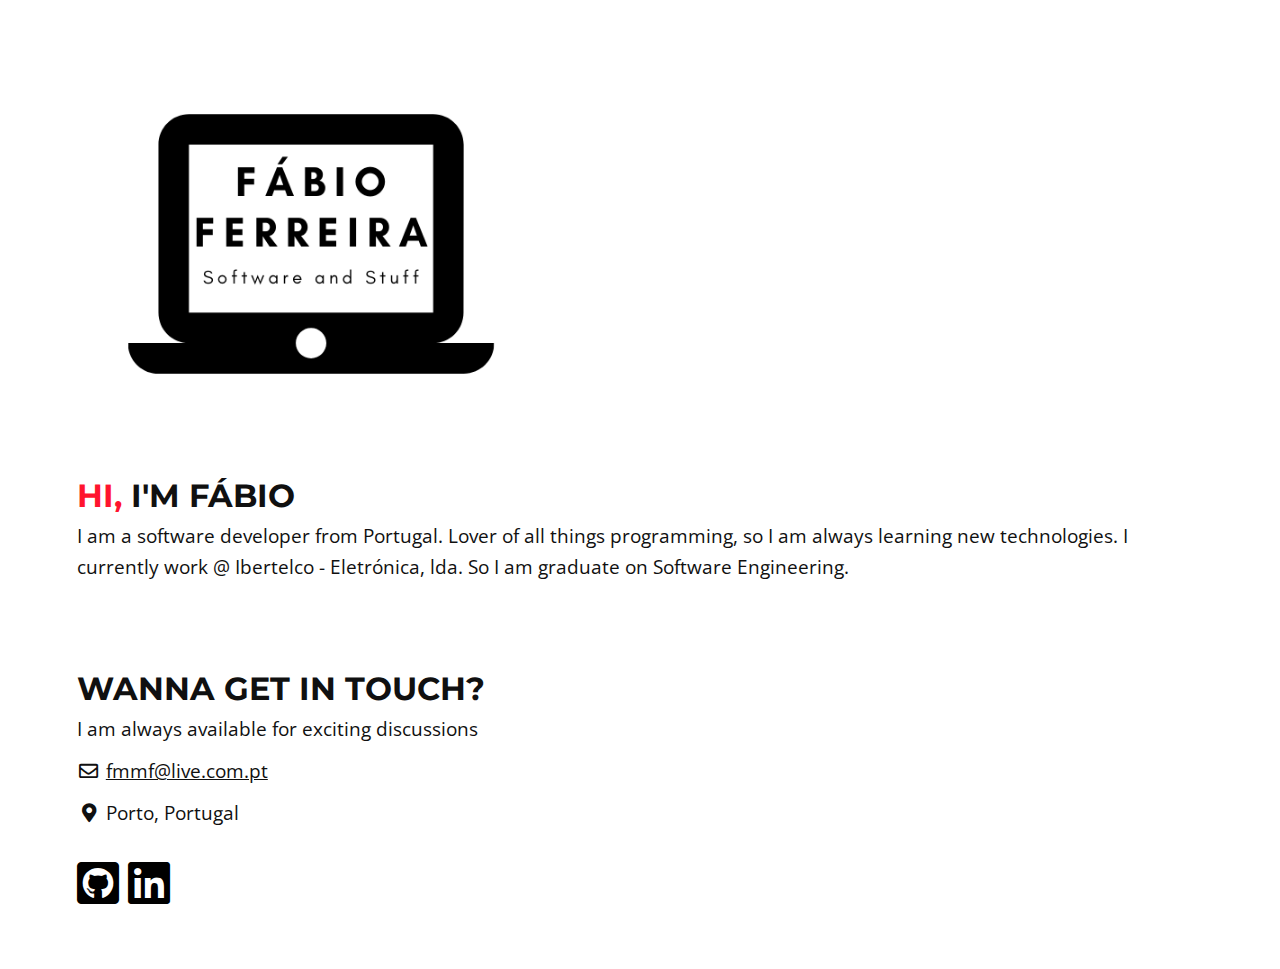
==== commit 69d1635f: "update site" ====
--- a/index.html
+++ b/index.html
@@ -14,9 +14,6 @@
 </head>
 
 <body>
-    <div class="container">
-        <img src="img/logo.png" alt="Fábio Ferreira Logo" class="right">
-    </div>
     <div data-server-rendered="true" id="__nuxt">
         <div id="__layout">
             <div>
@@ -24,11 +21,11 @@
                     <section class="default-width" data-v-487fb2f3>
                         <div class="hero-grid" data-v-487fb2f3>
                             <div class="hero-grid-item hero-grid-text" data-v-487fb2f3>
+                                <img src="img/logo.png" alt="Fábio Ferreira Logo" class="logo2">
                                 <h1 class="section-title" data-v-487fb2f3><span class="highlight-color" data-v-487fb2f3>Hi,</span> I'm Fábio
                                 </h1>
                                 <p class="subheading" data-v-4d1c020a>I am a software developer from Portugal. Lover of all things programming, so I am always learning new technologies. I currently work @ Ibertelco - Eletrónica, lda. So I am graduate on Software Engineering.
                                 </p>
-
                             </div>
                     </section>
                     <section id="contact" class="default-width" data-v-4d1c020a>
@@ -49,6 +46,8 @@
                     </div>
                 </div>
             </div>
+        </div>
+    </div>
 </body>
 
 </html>--- a/style.css
+++ b/style.css
@@ -102,33 +102,6 @@
     background: hsla(0, 0%, 100%, .5)
 }
 
-.container {
-    margin: 0 auto;
-    max-width: 1000px;
-}
-
-img.left {
-    display: block;
-    float: left;
-}
-
-img.right {
-    display: block;
-    float: right;
-}
-
-@media (max-width: 570px) {
-    img.left {
-        float: none;
-        margin: 0 auto;
-    }
-    img.right {
-        display: block;
-        float: none;
-        margin: 0 auto;
-    }
-}
-
 .token.atrule,
 .token.attr-value,
 .token.keyword {
@@ -276,6 +249,13 @@
     margin-bottom: .5rem
 }
 
+.logo2 {
+    text-align: center!important;
+    padding-top: 12px;
+    width: 40%;
+    height: 0%;
+}
+
 .nav .logo[data-v-78c18264] {
     font-size: 2em;
     margin-top: 10px;
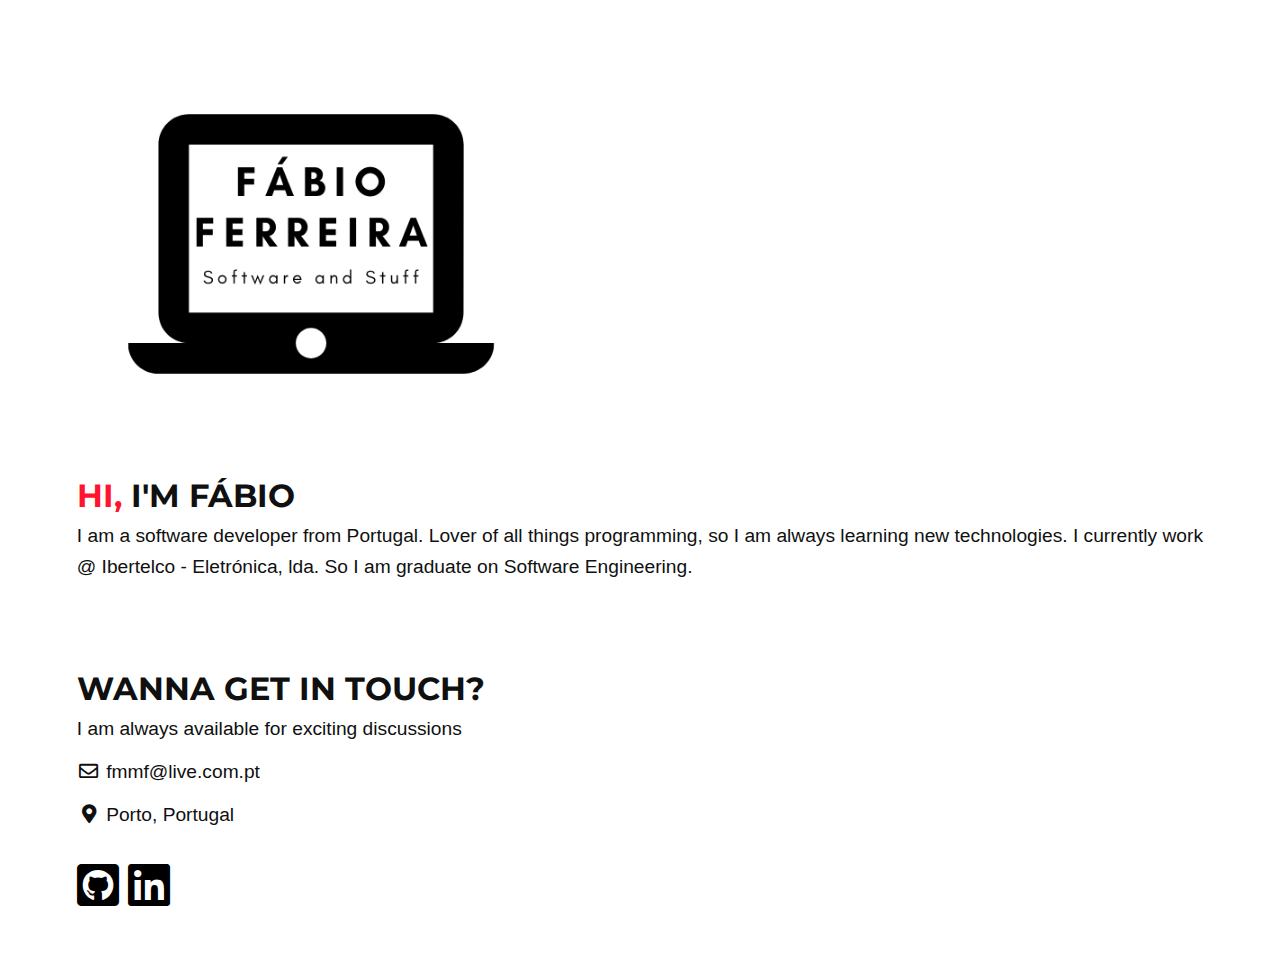
==== commit ad79c9f6: "add translate" ====
--- a/index.html
+++ b/index.html
@@ -14,6 +14,17 @@
 </head>
 
 <body>
+    <div style="text-align: right;" id="google_translate_element"></div>
+    <script>
+        function googleTranslateElementInit() {
+            new google.translate.TranslateElement({
+                    pageLanguage: 'en'
+                },
+                'google_translate_element'
+            );
+        }
+    </script>
+    <script src="http://translate.google.com/translate_a/element.js?cb=googleTranslateElementInit"></script>
     <div data-server-rendered="true" id="__nuxt">
         <div id="__layout">
             <div>
--- a/style.css
+++ b/style.css
@@ -1,481 +1,606 @@
-code[class*=language-],
-pre[class*=language-] {
-    color: #000;
-    background: 0 0;
-    text-shadow: 0 1px #fff;
-    font-family: Consolas, Monaco, "Andale Mono", "Ubuntu Mono", monospace;
-    font-size: 1em;
-    text-align: left;
-    white-space: pre;
-    word-spacing: normal;
-    word-break: normal;
-    word-wrap: normal;
-    line-height: 1.5;
-    -moz-tab-size: 4;
-    -o-tab-size: 4;
-    tab-size: 4;
-    -webkit-hyphens: none;
-    -ms-hyphens: none;
-    hyphens: none
-}
-
-code[class*=language-] ::-moz-selection,
-code[class*=language-]::-moz-selection,
-pre[class*=language-] ::-moz-selection,
-pre[class*=language-]::-moz-selection {
-    text-shadow: none;
-    background: #b3d4fc
-}
-
-code[class*=language-] ::selection,
-code[class*=language-]::selection,
-pre[class*=language-] ::selection,
-pre[class*=language-]::selection {
-    text-shadow: none;
-    background: #b3d4fc
-}
-
-@media print {
     code[class*=language-],
     pre[class*=language-] {
-        text-shadow: none
-    }
-}
-
-pre[class*=language-] {
-    padding: 1em;
-    margin: .5em 0;
-    overflow: auto
-}
-
- :not(pre)>code[class*=language-],
-pre[class*=language-] {
-    background: #f5f2f0
-}
-
- :not(pre)>code[class*=language-] {
-    padding: .1em;
-    border-radius: .3em;
-    white-space: normal
-}
-
-.token.cdata,
-.token.comment,
-.token.doctype,
-.token.prolog {
-    color: #708090
-}
-
-.token.punctuation {
-    color: #999
-}
-
-.token.namespace {
-    opacity: .7
-}
-
-.token.boolean,
-.token.constant,
-.token.deleted,
-.token.number,
-.token.property,
-.token.symbol,
-.token.tag {
-    color: #905
-}
-
-.token.attr-name,
-.token.builtin,
-.token.char,
-.token.inserted,
-.token.selector,
-.token.string {
-    color: #690
-}
-
-.language-css .token.string,
-.style .token.string,
-.token.entity,
-.token.operator,
-.token.url {
-    color: #9a6e3a;
-    background: hsla(0, 0%, 100%, .5)
-}
-
-.token.atrule,
-.token.attr-value,
-.token.keyword {
-    color: #07a
-}
-
-.token.class-name,
-.token.function {
-    color: #dd4a68
-}
-
-.token.important,
-.token.regex,
-.token.variable {
-    color: #e90
-}
-
-.token.bold,
-.token.important {
-    font-weight: 700
-}
-
-.token.italic {
-    font-style: italic
-}
-
-.token.entity {
-    cursor: help
-}
-
-.nuxt-progress {
-    position: fixed;
-    top: 0;
-    left: 0;
-    right: 0;
-    height: 2px;
-    width: 0;
-    opacity: 1;
-    -webkit-transition: width .1s, opacity .4s;
-    transition: width .1s, opacity .4s;
-    background-color: #000;
-    z-index: 999999
-}
-
-.nuxt-progress.nuxt-progress-notransition {
-    -webkit-transition: none;
-    transition: none
-}
-
-.nuxt-progress-failed {
-    background-color: red
-}
-
- :root {
-    --black: #101010;
-    --highlight-color: #ff142e
-}
-
-* {
-    -webkit-transition: .4s;
-    transition: .4s;
-    color: #101010;
-    color: var(--black)
-}
-
-*,
- :after,
- :before {
-    margin: 0;
-    padding: 0;
-    -webkit-box-sizing: border-box;
-    box-sizing: border-box;
-    line-height: 1.6
-}
-
-body,
-html {
-    scroll-behavior: smooth;
-    font-family: "Open Sans", sans-serif;
-    height: 100%;
-    padding-top: 0;
-    width: 100%;
-    color: #101010;
-    color: var(--black)
-}
-
-h1,
-h2,
-h3,
-h4,
-h5 {
-    font-family: Montserrat, sans-serif
-}
-
-#homepage {
-    margin: auto;
-    background-image: url(/_nuxt/img/background.89fa45c.svg);
-    background-repeat: no-repeat;
-    background-position: top
-}
-
-h1 {
-    font-size: clamp(1rem, -.875rem + 8.333vw, 3.5rem);
-    margin-bottom: 1rem;
-    text-transform: uppercase
-}
-
-@media screen and (max-width:1367px) {
+        color: #000;
+        background: 0 0;
+        text-shadow: 0 1px #fff;
+        font-family: Consolas, Monaco, "Andale Mono", "Ubuntu Mono", monospace;
+        font-size: 1em;
+        text-align: left;
+        white-space: pre;
+        word-spacing: normal;
+        word-break: normal;
+        word-wrap: normal;
+        line-height: 1.5;
+        -moz-tab-size: 4;
+        -o-tab-size: 4;
+        tab-size: 4;
+        -webkit-hyphens: none;
+        -ms-hyphens: none;
+        hyphens: none
+    }
+    
+    code[class*=language-] ::-moz-selection,
+    code[class*=language-]::-moz-selection,
+    pre[class*=language-] ::-moz-selection,
+    pre[class*=language-]::-moz-selection {
+        text-shadow: none;
+        background: #b3d4fc
+    }
+    
+    code[class*=language-] ::selection,
+    code[class*=language-]::selection,
+    pre[class*=language-] ::selection,
+    pre[class*=language-]::selection {
+        text-shadow: none;
+        background: #b3d4fc
+    }
+    
+    @media print {
+        code[class*=language-],
+        pre[class*=language-] {
+            text-shadow: none
+        }
+    }
+    
+    pre[class*=language-] {
+        padding: 1em;
+        margin: .5em 0;
+        overflow: auto
+    }
+    
+     :not(pre)>code[class*=language-],
+    pre[class*=language-] {
+        background: #f5f2f0
+    }
+    
+     :not(pre)>code[class*=language-] {
+        padding: .1em;
+        border-radius: .3em;
+        white-space: normal
+    }
+    
+    .token.cdata,
+    .token.comment,
+    .token.doctype,
+    .token.prolog {
+        color: #708090
+    }
+    
+    .token.punctuation {
+        color: #999
+    }
+    
+    .token.namespace {
+        opacity: .7
+    }
+    
+    .token.boolean,
+    .token.constant,
+    .token.deleted,
+    .token.number,
+    .token.property,
+    .token.symbol,
+    .token.tag {
+        color: #905
+    }
+    
+    .token.attr-name,
+    .token.builtin,
+    .token.char,
+    .token.inserted,
+    .token.selector,
+    .token.string {
+        color: #690
+    }
+    
+    .language-css .token.string,
+    .style .token.string,
+    .token.entity,
+    .token.operator,
+    .token.url {
+        color: #9a6e3a;
+        background: hsla(0, 0%, 100%, .5)
+    }
+    
+    .token.atrule,
+    .token.attr-value,
+    .token.keyword {
+        color: #07a
+    }
+    
+    .token.class-name,
+    .token.function {
+        color: #dd4a68
+    }
+    
+    .token.important,
+    .token.regex,
+    .token.variable {
+        color: #e90
+    }
+    
+    .token.bold,
+    .token.important {
+        font-weight: 700
+    }
+    
+    .token.italic {
+        font-style: italic
+    }
+    
+    .token.entity {
+        cursor: help
+    }
+    
+    .nuxt-progress {
+        position: fixed;
+        top: 0;
+        left: 0;
+        right: 0;
+        height: 2px;
+        width: 0;
+        opacity: 1;
+        -webkit-transition: width .1s, opacity .4s;
+        transition: width .1s, opacity .4s;
+        background-color: #000;
+        z-index: 999999
+    }
+    
+    .nuxt-progress.nuxt-progress-notransition {
+        -webkit-transition: none;
+        transition: none
+    }
+    
+    .nuxt-progress-failed {
+        background-color: red
+    }
+    
+     :root {
+        --black: #101010;
+        --highlight-color: #ff142e
+    }
+    
+    * {
+        -webkit-transition: .4s;
+        transition: .4s;
+        color: #101010;
+        color: var(--black)
+    }
+    
+    *,
+     :after,
+     :before {
+        margin: 0;
+        padding: 0;
+        -webkit-box-sizing: border-box;
+        box-sizing: border-box;
+        line-height: 1.6
+    }
+    
+    body,
+    html {
+        scroll-behavior: smooth;
+        font-family: "Open Sans", sans-serif;
+        height: 100%;
+        padding-top: 0;
+        width: 100%;
+        color: #101010;
+        color: var(--black)
+    }
+    
+    h1,
+    h2,
+    h3,
+    h4,
+    h5 {
+        font-family: Montserrat, sans-serif
+    }
+    
+    #homepage {
+        margin: auto;
+        background-image: url(/_nuxt/img/background.89fa45c.svg);
+        background-repeat: no-repeat;
+        background-position: top
+    }
+    
     h1 {
-        font-size: 2rem
-    }
-}
-
-h2 {
-    font-size: 1.7rem
-}
-
-@media screen and (min-width:1367px) {
+        font-size: clamp(1rem, -.875rem + 8.333vw, 3.5rem);
+        margin-bottom: 1rem;
+        text-transform: uppercase
+    }
+    
+    @media screen and (max-width:1367px) {
+        h1 {
+            font-size: 2rem
+        }
+    }
+    
     h2 {
-        font-size: 2rem
-    }
-}
-
-.subheading {
-    font-size: 1.2rem
-}
-
-.default-width {
-    margin: 0 6% 5rem
-}
-
-@media screen and (min-width:1367px) {
+        font-size: 1.7rem
+    }
+    
+    @media screen and (min-width:1367px) {
+        h2 {
+            font-size: 2rem
+        }
+    }
+    
+    .subheading {
+        font-size: 1.2rem
+    }
+    
     .default-width {
-        margin: 0 10% 5rem
-    }
-}
-
-.highlight-color {
-    color: #ff142e;
-    color: var(--highlight-color)
-}
-
-.nav[data-v-78c18264] {
-    padding-top: 12px;
-    margin-bottom: .5rem
-}
-
-.logo2 {
-    text-align: center!important;
-    padding-top: 12px;
-    width: 40%;
-    height: 0%;
-}
-
-.nav .logo[data-v-78c18264] {
-    font-size: 2em;
-    margin-top: 10px;
-    text-decoration: none;
-    -webkit-filter: invert(1);
-    filter: invert(1)
-}
-
-@media screen and (min-width:1367px) {
+        margin: 0 6% 5rem
+    }
+    
+    @media screen and (min-width:1367px) {
+        .default-width {
+            margin: 0 10% 5rem
+        }
+    }
+    
+    .highlight-color {
+        color: #ff142e;
+        color: var(--highlight-color)
+    }
+    
     .nav[data-v-78c18264] {
-        margin-left: 10%;
-        margin-right: 10%
-    }
-}
-
-.hero-grid[data-v-487fb2f3] {
-    display: grid;
-    grid-template-columns: repeat(1, 1fr)
-}
-
-.hero-grid .hero-grid-item[data-v-487fb2f3] {
-    width: 100%
-}
-
-.hero-grid .hero-grid-text[data-v-487fb2f3] {
-    margin: auto
-}
-
-.hero-grid .hero-grid-text .section-title[data-v-487fb2f3] {
-    margin-bottom: 0
-}
-
-.hero-grid .hero-grid-text p[data-v-487fb2f3] {
-    font-size: 1.1rem
-}
-
-@media screen and (min-width:1367px) {
+        padding-top: 12px;
+        margin-bottom: .5rem
+    }
+    
+    .logo2 {
+        text-align: center!important;
+        padding-top: 12px;
+        width: 40%;
+        height: 0%;
+    }
+    
+    .nav .logo[data-v-78c18264] {
+        font-size: 2em;
+        margin-top: 10px;
+        text-decoration: none;
+        -webkit-filter: invert(1);
+        filter: invert(1)
+    }
+    
+    @media screen and (min-width:1367px) {
+        .nav[data-v-78c18264] {
+            margin-left: 10%;
+            margin-right: 10%
+        }
+    }
+    
+    .hero-grid[data-v-487fb2f3] {
+        display: grid;
+        grid-template-columns: repeat(1, 1fr)
+    }
+    
+    .hero-grid .hero-grid-item[data-v-487fb2f3] {
+        width: 100%
+    }
+    
+    .hero-grid .hero-grid-text[data-v-487fb2f3] {
+        margin: auto
+    }
+    
+    .hero-grid .hero-grid-text .section-title[data-v-487fb2f3] {
+        margin-bottom: 0
+    }
+    
     .hero-grid .hero-grid-text p[data-v-487fb2f3] {
-        font-size: 1.5rem
-    }
-}
-
-.hero-grid .hero-grid-text .hero-icons[data-v-487fb2f3] {
-    margin-top: 1rem
-}
-
-.hero-grid .hero-image[data-v-487fb2f3] {
-    margin-left: auto;
-    margin-top: auto;
-    margin-bottom: auto;
-    text-align: right;
-    width: 70%
-}
-
-.hero-grid .hero-image--desktop[data-v-487fb2f3] {
-    display: block
-}
-
-@media screen and (max-width:1367px) {
+        font-size: 1.1rem
+    }
+    
+    @media screen and (min-width:1367px) {
+        .hero-grid .hero-grid-text p[data-v-487fb2f3] {
+            font-size: 1.5rem
+        }
+    }
+    
+    .hero-grid .hero-grid-text .hero-icons[data-v-487fb2f3] {
+        margin-top: 1rem
+    }
+    
+    .hero-grid .hero-image[data-v-487fb2f3] {
+        margin-left: auto;
+        margin-top: auto;
+        margin-bottom: auto;
+        text-align: right;
+        width: 70%
+    }
+    
     .hero-grid .hero-image--desktop[data-v-487fb2f3] {
+        display: block
+    }
+    
+    @media screen and (max-width:1367px) {
+        .hero-grid .hero-image--desktop[data-v-487fb2f3] {
+            display: none
+        }
+    }
+    
+    .hero-grid .hero-image--mobile[data-v-487fb2f3] {
+        display: none;
+        text-align: center;
+        margin: auto auto 1rem
+    }
+    
+    .hero-grid .hero-image--mobile img[data-v-487fb2f3] {
+        width: 100%
+    }
+    
+    @media screen and (min-width:600px) {
+        .hero-grid .hero-image--mobile img[data-v-487fb2f3] {
+            width: 70%;
+            max-width: 350px
+        }
+    }
+    
+    @media screen and (max-width:1367px) {
+        .hero-grid .hero-image--mobile[data-v-487fb2f3] {
+            display: block
+        }
+    }
+    
+    @media screen and (min-width:1367px) {
+        .hero-grid[data-v-487fb2f3] {
+            grid-template-columns: repeat(2, 1fr)
+        }
+    }
+    
+    .fab[data-v-589506b2] {
+        margin: auto;
+        color: #000
+    }
+    
+    .fa-behance-square[data-v-589506b2]:hover,
+    .fa-github-square[data-v-589506b2]:hover,
+    .fa-linkedin[data-v-589506b2]:hover {
+        color: var(--highlight-color)
+    }
+    
+    .project-grid[data-v-6665ad5d] {
+        display: grid;
+        grid-template-columns: repeat(1, 1fr);
+        grid-gap: 2rem
+    }
+    
+    @media screen and (min-width:1367px) {
+        .project-grid[data-v-6665ad5d] {
+            grid-template-columns: repeat(3, 1fr)
+        }
+    }
+    
+    .project-grid .project[data-v-6665ad5d] {
+        width: 100%;
+        background-color: #fff;
+        -webkit-box-orient: vertical;
+        -webkit-box-direction: normal;
+        -ms-flex-direction: column;
+        flex-direction: column;
+        border: 1px solid #101010;
+        position: relative;
+        padding: 1rem 1rem 3rem
+    }
+    
+    .project-grid .project .project-text .project-header[data-v-6665ad5d],
+    .project-grid .project[data-v-6665ad5d] {
+        display: -webkit-box;
+        display: -ms-flexbox;
+        display: flex
+    }
+    
+    .project-grid .project .project-text .project-header .project-title[data-v-6665ad5d] {
+        font-size: 1.25rem;
+        font-weight: 600;
+        margin-bottom: .25rem;
+        text-transform: lowercase
+    }
+    
+    .project-grid .project .project-text .project-header .project-title a[data-v-6665ad5d] {
+        text-decoration: none
+    }
+    
+    .project-grid .project .project-text .project-description[data-v-6665ad5d] {
+        margin-bottom: .5rem
+    }
+    
+    .project-grid .project .project-text .project-tags[data-v-6665ad5d] {
+        display: -webkit-box;
+        display: -ms-flexbox;
+        display: flex;
+        position: absolute;
+        bottom: 1rem
+    }
+    
+    .project-grid .project .project-text .project-tags .project-tag[data-v-6665ad5d] {
+        font-size: .8rem;
+        color: #fff;
+        margin-right: .5rem;
+        padding: .25rem .5rem;
+        border-radius: 2px
+    }
+    
+    #contact[data-v-4d1c020a] {
+        padding-bottom: 3rem
+    }
+    
+    .contact-grid[data-v-4d1c020a] {
+        display: grid;
+        grid-template-columns: repeat(1, 1fr)
+    }
+    
+    .contact-grid .contact-text[data-v-4d1c020a] {
+        margin-top: auto;
+        margin-bottom: auto
+    }
+    
+    .contact-grid .contact-text .contact-title[data-v-4d1c020a] {
+        margin-bottom: 0
+    }
+    
+    .contact-grid .contact-text .contact-icon[data-v-4d1c020a] {
+        margin-top: 1%
+    }
+    
+    .contact-grid .contact-text .contact-icon a[data-v-4d1c020a] {
+        color: var(--black)
+    }
+    
+    .contact-grid .contact-text .contact-icon span[data-v-4d1c020a] {
+        display: inline-block;
+        font-size: 1.2rem
+    }
+    
+    .contact-grid .contact-text .social-icons[data-v-4d1c020a] {
+        margin-top: 1rem
+    }
+    
+    .contact-grid .email-icon[data-v-4d1c020a] {
+        margin-left: auto;
         display: none
     }
-}
-
-.hero-grid .hero-image--mobile[data-v-487fb2f3] {
-    display: none;
-    text-align: center;
-    margin: auto auto 1rem
-}
-
-.hero-grid .hero-image--mobile img[data-v-487fb2f3] {
-    width: 100%
-}
-
-@media screen and (min-width:600px) {
-    .hero-grid .hero-image--mobile img[data-v-487fb2f3] {
-        width: 70%;
-        max-width: 350px
-    }
-}
-
-@media screen and (max-width:1367px) {
-    .hero-grid .hero-image--mobile[data-v-487fb2f3] {
-        display: block
-    }
-}
-
-@media screen and (min-width:1367px) {
-    .hero-grid[data-v-487fb2f3] {
-        grid-template-columns: repeat(2, 1fr)
-    }
-}
-
-.fab[data-v-589506b2] {
-    margin: auto;
-    color: #000
-}
-
-.fa-behance-square[data-v-589506b2]:hover,
-.fa-github-square[data-v-589506b2]:hover,
-.fa-linkedin[data-v-589506b2]:hover {
-    color: var(--highlight-color)
-}
-
-.project-grid[data-v-6665ad5d] {
-    display: grid;
-    grid-template-columns: repeat(1, 1fr);
-    grid-gap: 2rem
-}
-
-@media screen and (min-width:1367px) {
-    .project-grid[data-v-6665ad5d] {
-        grid-template-columns: repeat(3, 1fr)
-    }
-}
-
-.project-grid .project[data-v-6665ad5d] {
-    width: 100%;
-    background-color: #fff;
-    -webkit-box-orient: vertical;
-    -webkit-box-direction: normal;
-    -ms-flex-direction: column;
-    flex-direction: column;
-    border: 1px solid #101010;
-    position: relative;
-    padding: 1rem 1rem 3rem
-}
-
-.project-grid .project .project-text .project-header[data-v-6665ad5d],
-.project-grid .project[data-v-6665ad5d] {
-    display: -webkit-box;
-    display: -ms-flexbox;
-    display: flex
-}
-
-.project-grid .project .project-text .project-header .project-title[data-v-6665ad5d] {
-    font-size: 1.25rem;
-    font-weight: 600;
-    margin-bottom: .25rem;
-    text-transform: lowercase
-}
-
-.project-grid .project .project-text .project-header .project-title a[data-v-6665ad5d] {
-    text-decoration: none
-}
-
-.project-grid .project .project-text .project-description[data-v-6665ad5d] {
-    margin-bottom: .5rem
-}
-
-.project-grid .project .project-text .project-tags[data-v-6665ad5d] {
-    display: -webkit-box;
-    display: -ms-flexbox;
-    display: flex;
-    position: absolute;
-    bottom: 1rem
-}
-
-.project-grid .project .project-text .project-tags .project-tag[data-v-6665ad5d] {
-    font-size: .8rem;
-    color: #fff;
-    margin-right: .5rem;
-    padding: .25rem .5rem;
-    border-radius: 2px
-}
-
-#contact[data-v-4d1c020a] {
-    padding-bottom: 3rem
-}
-
-.contact-grid[data-v-4d1c020a] {
-    display: grid;
-    grid-template-columns: repeat(1, 1fr)
-}
-
-.contact-grid .contact-text[data-v-4d1c020a] {
-    margin-top: auto;
-    margin-bottom: auto
-}
-
-.contact-grid .contact-text .contact-title[data-v-4d1c020a] {
-    margin-bottom: 0
-}
-
-.contact-grid .contact-text .contact-icon[data-v-4d1c020a] {
-    margin-top: 1%
-}
-
-.contact-grid .contact-text .contact-icon a[data-v-4d1c020a] {
-    color: var(--black)
-}
-
-.contact-grid .contact-text .contact-icon span[data-v-4d1c020a] {
-    display: inline-block;
-    font-size: 1.2rem
-}
-
-.contact-grid .contact-text .social-icons[data-v-4d1c020a] {
-    margin-top: 1rem
-}
-
-.contact-grid .email-icon[data-v-4d1c020a] {
-    margin-left: auto;
-    display: none
-}
-
-@media screen and (min-width:1367px) {
-    .contact-grid .email-icon[data-v-4d1c020a] {
-        display: block
-    }
-}
-
-@media screen and (min-width:1367px) {
-    .contact-grid .email-icon[data-v-4d1c020a],
-    .contact-grid[data-v-4d1c020a] {
-        grid-template-columns: repeat(2, 1fr)
-    }
-}
-
-svg[data-v-7941c41e] {
-    fill: var(--black);
-    path-fill: inherit
-}+    
+    @media screen and (min-width:1367px) {
+        .contact-grid .email-icon[data-v-4d1c020a] {
+            display: block
+        }
+    }
+    
+    @media screen and (min-width:1367px) {
+        .contact-grid .email-icon[data-v-4d1c020a],
+        .contact-grid[data-v-4d1c020a] {
+            grid-template-columns: repeat(2, 1fr)
+        }
+    }
+    
+    svg[data-v-7941c41e] {
+        fill: var(--black);
+        path-fill: inherit
+    }
+    
+    @import url('https://fonts.googleapis.com/css2?family=Didact+Gothic&display=swap');
+    @import url('https://cdnjs.cloudflare.com/ajax/libs/normalize/8.0.1/normalize.css');
+    body {
+        font-family: 'Didact Gothic', sans-serif;
+        color: #333;
+        box-sizing: border-box;
+    }
+    
+    * {
+        box-sizing: border-box;
+    }
+    
+    a {
+        text-decoration: none;
+    }
+    
+    header {
+        background-color: #f2f2f2;
+        height: 110px;
+        padding: 10px 0;
+    }
+    
+    nav {
+        width: 960px;
+        margin: 0 auto;
+        display: flex;
+        justify-content: space-between;
+    }
+    
+    .logo {
+        width: 100px;
+    }
+    
+    .logo img {
+        width: 100px;
+    }
+    
+    .lang-menu {
+        width: 100px;
+        text-align: right;
+        font-weight: bold;
+        margin-top: 25px;
+        position: relative;
+    }
+    
+    .lang-menu .selected-lang {
+        display: flex;
+        justify-content: space-between;
+        line-height: 2;
+        cursor: pointer;
+    }
+    
+    .lang-menu .selected-lang:before {
+        content: '';
+        display: inline-block;
+        width: 32px;
+        height: 32px;
+        background-image: url(https://www.countryflags.io/us/flat/32.png);
+        background-size: contain;
+        background-repeat: no-repeat;
+    }
+    
+    .lang-menu ul {
+        margin: 0;
+        padding: 0;
+        display: none;
+        background-color: #fff;
+        border: 1px solid #f8f8f8;
+        position: absolute;
+        top: 45px;
+        right: 0px;
+        width: 125px;
+        border-radius: 5px;
+        box-shadow: 0px 1px 10px rgba(0, 0, 0, 0.2);
+    }
+    
+    .lang-menu ul li {
+        list-style: none;
+        text-align: left;
+        display: flex;
+        justify-content: space-between;
+    }
+    
+    .lang-menu ul li a {
+        text-decoration: none;
+        width: 125px;
+        padding: 5px 10px;
+        display: block;
+    }
+    
+    .lang-menu ul li:hover {
+        background-color: #f2f2f2;
+    }
+    
+    .lang-menu ul li a:before {
+        content: '';
+        display: inline-block;
+        width: 25px;
+        height: 25px;
+        vertical-align: middle;
+        margin-right: 10px;
+        background-size: contain;
+        background-repeat: no-repeat;
+    }
+    
+    .de:before {
+        background-image: url(https://www.countryflags.io/de/flat/32.png);
+    }
+    
+    .en:before {
+        background-image: url(https://www.countryflags.io/us/flat/32.png);
+    }
+    
+    .fr:before {
+        background-image: url(https://www.countryflags.io/fr/flat/32.png);
+    }
+    
+    .ar:before {
+        background-image: url(https://www.countryflags.io/ae/flat/32.png);
+    }
+    
+    .lang-menu:hover ul {
+        display: block;
+    }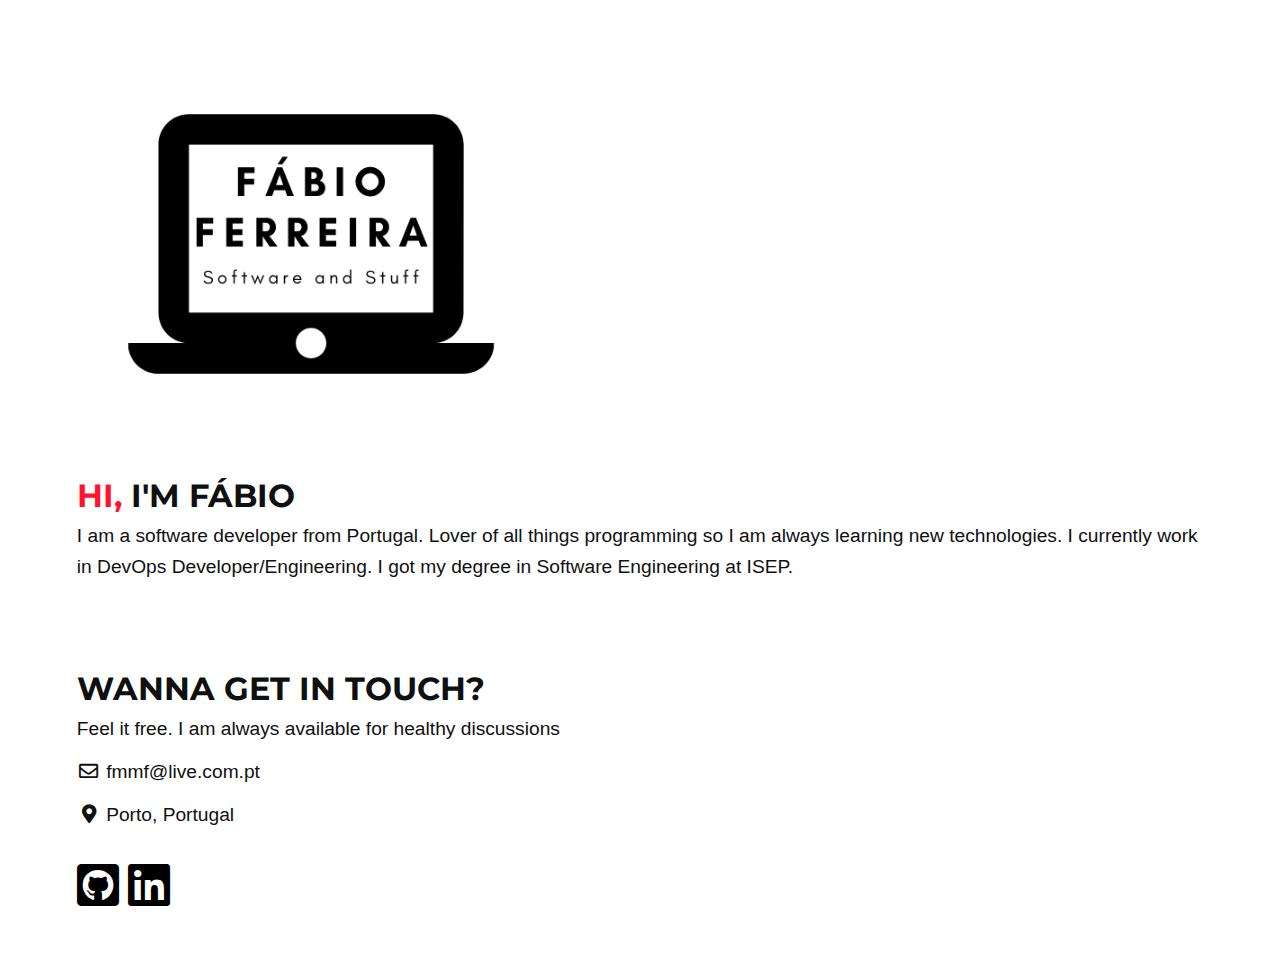
==== commit 0c7286d6: "fix some text" ====
--- a/index.html
+++ b/index.html
@@ -35,7 +35,7 @@
                                 <img src="img/logo.png" alt="Fábio Ferreira Logo" class="logo2">
                                 <h1 class="section-title" data-v-487fb2f3><span class="highlight-color" data-v-487fb2f3>Hi,</span> I'm Fábio
                                 </h1>
-                                <p class="subheading" data-v-4d1c020a>I am a software developer from Portugal. Lover of all things programming, so I am always learning new technologies. I currently work @ Ibertelco - Eletrónica, lda. So I am graduate on Software Engineering.
+                                <p class="subheading" data-v-4d1c020a>I am a software developer from Portugal. Lover of all things programming so I am always learning new technologies. I currently work in DevOps Developer/Engineering. I got my degree in Software Engineering at ISEP.
                                 </p>
                             </div>
                     </section>
@@ -43,7 +43,7 @@
                         <div class="contact-grid" data-v-4d1c020a>
                             <div class="contact-text" data-v-4d1c020a>
                                 <h1 class="section-title contact-title" data-v-4d1c020a>Wanna get in touch?</h1>
-                                <p class="subheading" data-v-4d1c020a>I am always available for exciting discussions</p>
+                                <p class="subheading" data-v-4d1c020a>Feel it free. I am always available for healthy discussions</p>
                                 <div class="contact-icon" data-v-4d1c020a><span data-v-4d1c020a><i title="email icon" class="far fa-envelope fa-fw" data-v-4d1c020a></i> <a href="mailto:fmmf@live.com.pt" data-v-4d1c020a>fmmf@live.com.pt</a></span></div>
                                 <div class="contact-icon" data-v-4d1c020a><span data-v-4d1c020a><i title="location icon" class="fas fa-map-marker-alt fa-fw" data-v-4d1c020a></i>
           Porto, Portugal
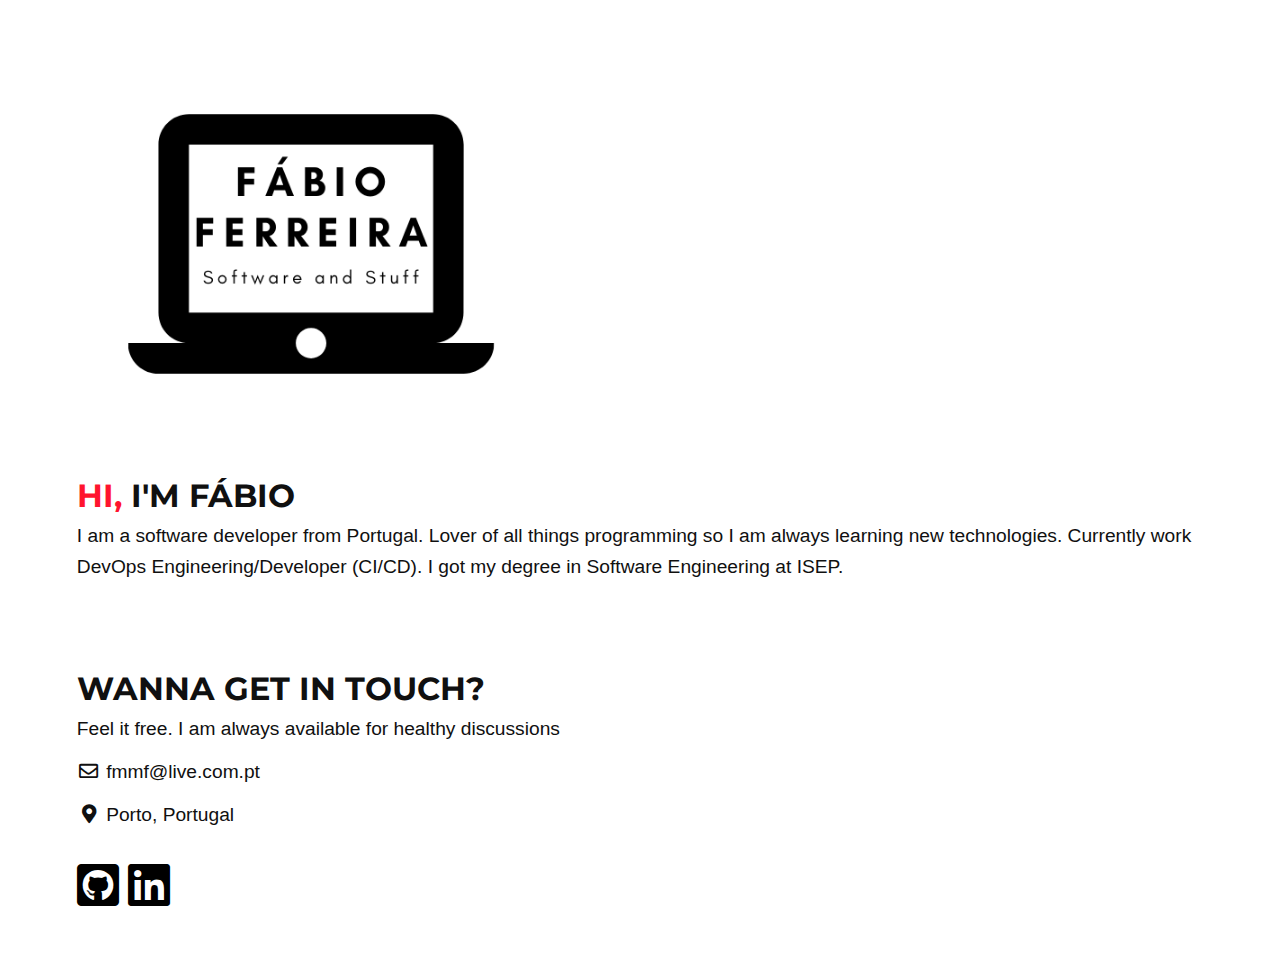
==== commit f3373f13: "fix some text" ====
--- a/index.html
+++ b/index.html
@@ -35,7 +35,7 @@
                                 <img src="img/logo.png" alt="Fábio Ferreira Logo" class="logo2">
                                 <h1 class="section-title" data-v-487fb2f3><span class="highlight-color" data-v-487fb2f3>Hi,</span> I'm Fábio
                                 </h1>
-                                <p class="subheading" data-v-4d1c020a>I am a software developer from Portugal. Lover of all things programming so I am always learning new technologies. I currently work in DevOps Developer/Engineering. I got my degree in Software Engineering at ISEP.
+                                <p class="subheading" data-v-4d1c020a>I am a software developer from Portugal. Lover of all things programming so I am always learning new technologies. Currently work DevOps Engineering/Developer (CI/CD). I got my degree in Software Engineering at ISEP.
                                 </p>
                             </div>
                     </section>
